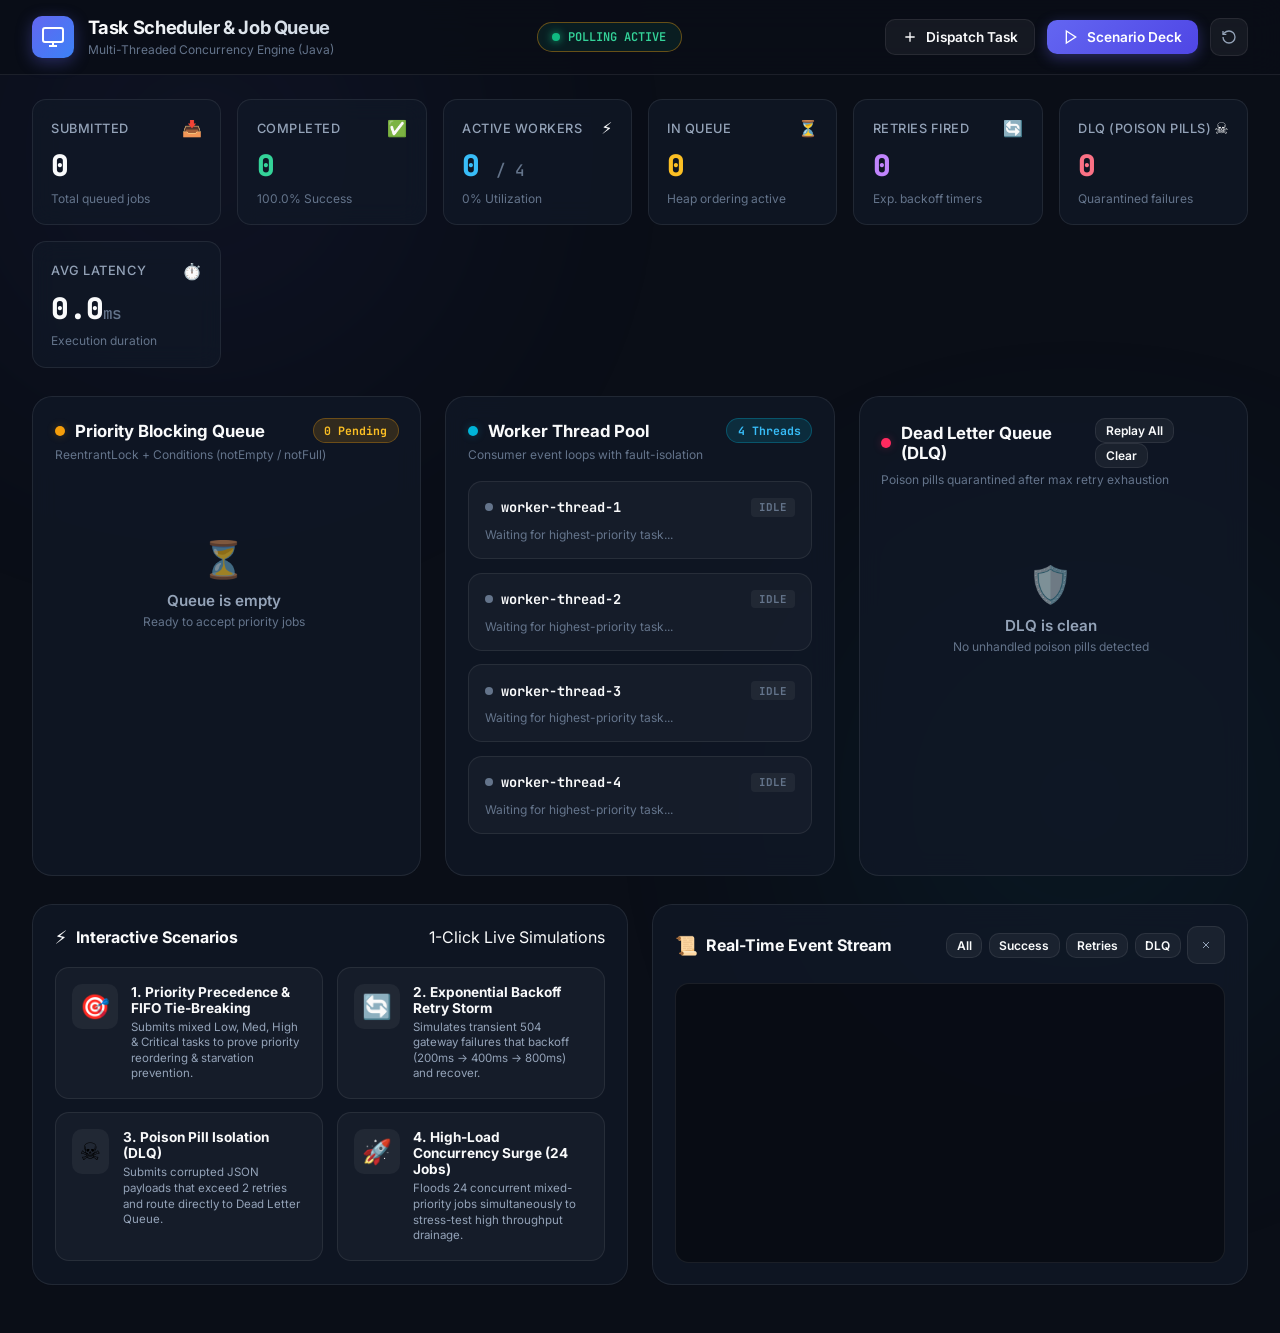
==== docs/index.html @ c4bfef78 "Add GitHub Pages web deployment and Docker cloud configuration" ====
<!DOCTYPE html>
<html lang="en">
<head>
  <meta charset="UTF-8">
  <meta name="viewport" content="width=device-width, initial-scale=1.0">
  <title>Amazon Task Scheduler & Concurrency Engine</title>
  <link rel="preconnect" href="https://fonts.googleapis.com">
  <link rel="preconnect" href="https://fonts.gstatic.com" crossorigin>
  <link href="https://fonts.googleapis.com/css2?family=Inter:wght@300;400;500;600;700;800&family=JetBrains+Mono:wght@400;500;600;700&display=swap" rel="stylesheet">
  <link rel="stylesheet" href="style.css">
</head>
<body>
  <div class="ambient-glow glow-1"></div>
  <div class="ambient-glow glow-2"></div>

  <!-- TOP HEADER -->
  <header class="app-header">
    <div class="header-left">
      <div class="logo-badge">
        <svg width="24" height="24" viewBox="0 0 24 24" fill="none" stroke="currentColor" stroke-width="2">
          <rect x="2" y="3" width="20" height="14" rx="2" ry="2"></rect>
          <line x1="8" y1="21" x2="16" y2="21"></line>
          <line x1="12" y1="17" x2="12" y2="21"></line>
        </svg>
      </div>
      <div class="logo-text">
        <h1>Task Scheduler & Job Queue</h1>
        <span class="subtext">Multi-Threaded Concurrency Engine (Java)</span>
      </div>
    </div>

    <div class="header-center">
      <div class="connection-pill" id="connPill">
        <span class="pulse-dot"></span>
        <span id="connStatusText">CONNECTING...</span>
      </div>
    </div>

    <div class="header-right">
      <button class="btn btn-outline" id="btnOpenSubmitModal">
        <svg width="16" height="16" fill="none" stroke="currentColor" stroke-width="2" viewBox="0 0 24 24"><path d="M12 5v14M5 12h14"/></svg>
        Dispatch Task
      </button>
      <button class="btn btn-primary" id="btnRunScenarios">
        <svg width="16" height="16" fill="none" stroke="currentColor" stroke-width="2" viewBox="0 0 24 24"><polygon points="5 3 19 12 5 21 5 3"></polygon></svg>
        Scenario Deck
      </button>
      <button class="btn btn-icon" id="btnResetScheduler" title="Reset Scheduler & Metrics">
        <svg width="16" height="16" fill="none" stroke="currentColor" stroke-width="2" viewBox="0 0 24 24"><path d="M3 12a9 9 0 1 0 9-9 9.75 9.75 0 0 0-6.74 2.74L3 8"></path><path d="M3 3v5h5"></path></svg>
      </button>
    </div>
  </header>

  <!-- MAIN CONTAINER -->
  <main class="dashboard-container">

    <!-- KPI METRICS RIBBON -->
    <section class="metrics-grid">
      <div class="metric-card">
        <div class="metric-header">
          <span class="metric-title">Submitted</span>
          <span class="metric-icon">📥</span>
        </div>
        <div class="metric-value" id="kpiSubmitted">0</div>
        <div class="metric-footer">Total queued jobs</div>
      </div>

      <div class="metric-card card-success">
        <div class="metric-header">
          <span class="metric-title">Completed</span>
          <span class="metric-icon">✅</span>
        </div>
        <div class="metric-value" id="kpiCompleted">0</div>
        <div class="metric-footer" id="kpiSuccessRate">100.0% Success</div>
      </div>

      <div class="metric-card card-active">
        <div class="metric-header">
          <span class="metric-title">Active Workers</span>
          <span class="metric-icon">⚡</span>
        </div>
        <div class="metric-value" id="kpiActiveWorkers">0 <span class="metric-sub">/ 4</span></div>
        <div class="metric-footer" id="kpiPoolUtilization">0% Utilization</div>
      </div>

      <div class="metric-card card-queue">
        <div class="metric-header">
          <span class="metric-title">In Queue</span>
          <span class="metric-icon">⏳</span>
        </div>
        <div class="metric-value" id="kpiQueueDepth">0</div>
        <div class="metric-footer">Heap ordering active</div>
      </div>

      <div class="metric-card card-retry">
        <div class="metric-header">
          <span class="metric-title">Retries Fired</span>
          <span class="metric-icon">🔄</span>
        </div>
        <div class="metric-value" id="kpiRetries">0</div>
        <div class="metric-footer">Exp. backoff timers</div>
      </div>

      <div class="metric-card card-dlq">
        <div class="metric-header">
          <span class="metric-title">DLQ (Poison Pills)</span>
          <span class="metric-icon">☠️</span>
        </div>
        <div class="metric-value" id="kpiDlq">0</div>
        <div class="metric-footer">Quarantined failures</div>
      </div>

      <div class="metric-card">
        <div class="metric-header">
          <span class="metric-title">Avg Latency</span>
          <span class="metric-icon">⏱️</span>
        </div>
        <div class="metric-value" id="kpiAvgExec">0.0<span class="metric-sub">ms</span></div>
        <div class="metric-footer">Execution duration</div>
      </div>
    </section>

    <!-- LIVE PIPELINE VISUALIZATION (3 COLUMNS) -->
    <section class="pipeline-grid">
      
      <!-- COLUMN 1: PRIORITY BLOCKING QUEUE -->
      <div class="pipeline-column">
        <div class="column-header">
          <div class="column-title-group">
            <span class="col-indicator col-queue-ind"></span>
            <h2>Priority Blocking Queue</h2>
          </div>
          <span class="badge badge-queue" id="queueBadge">0 Pending</span>
        </div>
        <div class="column-desc">
          <span>ReentrantLock + Conditions (notEmpty / notFull)</span>
        </div>

        <div class="pipeline-card-list" id="queueList">
          <div class="empty-state">
            <div class="empty-icon">⏳</div>
            <p>Queue is empty</p>
            <span>Ready to accept priority jobs</span>
          </div>
        </div>
      </div>

      <!-- COLUMN 2: WORKER THREAD POOL -->
      <div class="pipeline-column">
        <div class="column-header">
          <div class="column-title-group">
            <span class="col-indicator col-worker-ind"></span>
            <h2>Worker Thread Pool</h2>
          </div>
          <span class="badge badge-worker" id="workersBadge">4 Threads</span>
        </div>
        <div class="column-desc">
          <span>Consumer event loops with fault-isolation</span>
        </div>

        <div class="worker-grid" id="workerGrid">
          <!-- Worker cards rendered dynamically -->
        </div>
      </div>

      <!-- COLUMN 3: DEAD LETTER QUEUE (DLQ) -->
      <div class="pipeline-column">
        <div class="column-header">
          <div class="column-title-group">
            <span class="col-indicator col-dlq-ind"></span>
            <h2>Dead Letter Queue (DLQ)</h2>
          </div>
          <div class="dlq-actions">
            <button class="btn btn-xs btn-outline" id="btnReplayDlq" title="Replay all DLQ jobs back into Priority Queue">Replay All</button>
            <button class="btn btn-xs btn-outline" id="btnClearDlq" title="Clear DLQ">Clear</button>
          </div>
        </div>
        <div class="column-desc">
          <span>Poison pills quarantined after max retry exhaustion</span>
        </div>

        <div class="pipeline-card-list" id="dlqList">
          <div class="empty-state">
            <div class="empty-icon">🛡️</div>
            <p>DLQ is clean</p>
            <span>No unhandled poison pills detected</span>
          </div>
        </div>
      </div>

    </section>

    <!-- BOTTOM DECK: SCENARIO LAUNCHER & LIVE EVENT LOG -->
    <section class="bottom-deck">
      
      <!-- SCENARIO LAUNCHER CARDS -->
      <div class="deck-panel scenario-panel">
        <div class="panel-header">
          <div class="panel-title">
            <span class="panel-icon">⚡</span>
            <h3>Interactive Scenarios</h3>
          </div>
          <span class="subtext">1-Click Live Simulations</span>
        </div>

        <div class="scenario-buttons-grid">
          <button class="scenario-card" onclick="runScenario('1')">
            <div class="scen-icon scen-1">🎯</div>
            <div class="scen-info">
              <h4>1. Priority Precedence & FIFO Tie-Breaking</h4>
              <p>Submits mixed Low, Med, High & Critical tasks to prove priority reordering & starvation prevention.</p>
            </div>
          </button>

          <button class="scenario-card" onclick="runScenario('2')">
            <div class="scen-icon scen-2">🔄</div>
            <div class="scen-info">
              <h4>2. Exponential Backoff Retry Storm</h4>
              <p>Simulates transient 504 gateway failures that backoff (200ms -> 400ms -> 800ms) and recover.</p>
            </div>
          </button>

          <button class="scenario-card" onclick="runScenario('3')">
            <div class="scen-icon scen-3">☠️</div>
            <div class="scen-info">
              <h4>3. Poison Pill Isolation (DLQ)</h4>
              <p>Submits corrupted JSON payloads that exceed 2 retries and route directly to Dead Letter Queue.</p>
            </div>
          </button>

          <button class="scenario-card" onclick="runScenario('4')">
            <div class="scen-icon scen-4">🚀</div>
            <div class="scen-info">
              <h4>4. High-Load Concurrency Surge (24 Jobs)</h4>
              <p>Floods 24 concurrent mixed-priority jobs simultaneously to stress-test high throughput drainage.</p>
            </div>
          </button>
        </div>
      </div>

      <!-- REAL-TIME EVENT STREAM LOG -->
      <div class="deck-panel logs-panel">
        <div class="panel-header">
          <div class="panel-title">
            <span class="panel-icon">📜</span>
            <h3>Real-Time Event Stream</h3>
          </div>
          <div class="log-controls">
            <button class="btn btn-xs btn-outline" id="btnFilterAll" onclick="filterLogs('ALL')">All</button>
            <button class="btn btn-xs btn-outline" id="btnFilterSuccess" onclick="filterLogs('SUCCESS')">Success</button>
            <button class="btn btn-xs btn-outline" id="btnFilterRetry" onclick="filterLogs('RETRY')">Retries</button>
            <button class="btn btn-xs btn-outline" id="btnFilterDlq" onclick="filterLogs('FAILURE')">DLQ</button>
            <button class="btn btn-xs btn-icon" id="btnClearLogs" title="Clear Log Screen">
              <svg width="12" height="12" fill="none" stroke="currentColor" stroke-width="2" viewBox="0 0 24 24"><path d="M18 6L6 18M6 6l12 12"></path></svg>
            </button>
          </div>
        </div>

        <div class="logs-container" id="logsContainer">
          <!-- Live log items rendered dynamically -->
        </div>
      </div>

    </section>

  </main>

  <!-- CUSTOM TASK DISPATCH MODAL -->
  <div class="modal-backdrop" id="submitModal">
    <div class="modal-card">
      <div class="modal-header">
        <div class="modal-title">
          <span class="modal-icon">🚀</span>
          <h3>Dispatch Custom Task</h3>
        </div>
        <button class="btn-close" id="btnCloseModal">&times;</button>
      </div>

      <form id="taskForm" onsubmit="handleTaskSubmit(event)">
        <div class="form-group">
          <label for="taskName">Task Name</label>
          <input type="text" id="taskName" required placeholder="e.g. PaymentGateway-Charge-902" value="Manual-Payment-Task">
        </div>

        <div class="form-row">
          <div class="form-group">
            <label for="taskPriority">Priority Tier</label>
            <select id="taskPriority">
              <option value="CRITICAL">🔥 CRITICAL (Highest)</option>
              <option value="HIGH">⚡ HIGH</option>
              <option value="MEDIUM" selected>🔹 MEDIUM</option>
              <option value="LOW">🌱 LOW (Lowest)</option>
            </select>
          </div>

          <div class="form-group">
            <label for="taskDuration">Work Duration (<span id="durVal">250</span>ms)</label>
            <input type="range" id="taskDuration" min="50" max="2000" step="50" value="250" oninput="document.getElementById('durVal').innerText = this.value">
          </div>
        </div>

        <div class="form-group">
          <label>Failure & Resilience Simulation</label>
          <div class="radio-cards">
            <label class="radio-card">
              <input type="radio" name="failMode" value="none" checked onchange="toggleRetryOptions()">
              <div class="radio-content">
                <span class="radio-title">Always Succeed</span>
                <span class="radio-desc">Normal healthy execution</span>
              </div>
            </label>

            <label class="radio-card">
              <input type="radio" name="failMode" value="transient" onchange="toggleRetryOptions()">
              <div class="radio-content">
                <span class="radio-title">Transient 504 Timeout</span>
                <span class="radio-desc">Fails 2 times then succeeds</span>
              </div>
            </label>

            <label class="radio-card">
              <input type="radio" name="failMode" value="permanent" onchange="toggleRetryOptions()">
              <div class="radio-content">
                <span class="radio-title">Poison Pill</span>
                <span class="radio-desc">Permanently fails -> DLQ</span>
              </div>
            </label>
          </div>
        </div>

        <div class="form-row" id="retryConfigRow">
          <div class="form-group">
            <label for="retryType">Retry Policy</label>
            <select id="retryType">
              <option value="exponential" selected>Exponential Backoff</option>
              <option value="fixed">Fixed Delay</option>
              <option value="none">No Retry</option>
            </select>
          </div>

          <div class="form-group">
            <label for="maxRetries">Max Retries</label>
            <input type="number" id="maxRetries" min="0" max="10" value="3">
          </div>

          <div class="form-group">
            <label for="backoffMs">Base Delay (ms)</label>
            <input type="number" id="backoffMs" min="50" max="5000" step="50" value="200">
          </div>
        </div>

        <div class="modal-footer">
          <button type="button" class="btn btn-outline" id="btnCancelModal">Cancel</button>
          <button type="submit" class="btn btn-primary">Dispatch Task to Queue</button>
        </div>
      </form>
    </div>
  </div>

  <div class="toast-container" id="toastContainer"></div>

  <script src="app.js"></script>
</body>
</html>
---- docs/style.css ----
:root {
  --bg-base: #0a0e17;
  --bg-card: #111827;
  --bg-card-hover: #162032;
  --bg-card-glass: rgba(17, 24, 39, 0.75);
  --border-subtle: rgba(255, 255, 255, 0.08);
  --border-hover: rgba(255, 255, 255, 0.16);

  --text-primary: #f9fafb;
  --text-secondary: #94a3b8;
  --text-muted: #64748b;

  --color-critical: #ff2a5f;
  --color-critical-glow: rgba(255, 42, 95, 0.25);
  --color-high: #f59e0b;
  --color-high-glow: rgba(245, 158, 11, 0.25);
  --color-medium: #00b4d8;
  --color-medium-glow: rgba(0, 180, 216, 0.25);
  --color-low: #10b981;
  --color-low-glow: rgba(16, 185, 129, 0.25);

  --color-accent: #6366f1;
  --color-accent-glow: rgba(99, 102, 241, 0.35);

  --radius-sm: 6px;
  --radius-md: 10px;
  --radius-lg: 14px;
  --radius-xl: 20px;

  --font-main: 'Inter', system-ui, -apple-system, sans-serif;
  --font-mono: 'JetBrains Mono', monospace;
}

* {
  box-sizing: border-box;
  margin: 0;
  padding: 0;
}

body {
  background-color: var(--bg-base);
  color: var(--text-primary);
  font-family: var(--font-main);
  min-height: 100vh;
  position: relative;
  overflow-x: hidden;
  -webkit-font-smoothing: antialiased;
}

/* AMBIENT GLOW EFFECTS */
.ambient-glow {
  position: fixed;
  width: 600px;
  height: 600px;
  border-radius: 50%;
  pointer-events: none;
  z-index: 0;
  filter: blur(140px);
  opacity: 0.15;
}
.glow-1 {
  top: -150px;
  left: -100px;
  background: radial-gradient(circle, var(--color-accent), transparent 70%);
}
.glow-2 {
  bottom: -200px;
  right: -100px;
  background: radial-gradient(circle, var(--color-medium), transparent 70%);
}

/* HEADER */
.app-header {
  position: sticky;
  top: 0;
  z-index: 100;
  display: flex;
  justify-content: space-between;
  align-items: center;
  padding: 1rem 2rem;
  background: rgba(10, 14, 23, 0.85);
  backdrop-filter: blur(16px);
  border-bottom: 1px solid var(--border-subtle);
}

.header-left {
  display: flex;
  align-items: center;
  gap: 0.85rem;
}

.logo-badge {
  width: 42px;
  height: 42px;
  border-radius: var(--radius-md);
  background: linear-gradient(135deg, #6366f1, #3b82f6);
  display: flex;
  align-items: center;
  justify-content: center;
  color: white;
  box-shadow: 0 4px 16px var(--color-accent-glow);
}

.logo-text h1 {
  font-size: 1.15rem;
  font-weight: 700;
  letter-spacing: -0.02em;
  background: linear-gradient(135deg, #ffffff, #cbd5e1);
  -webkit-background-clip: text;
  -webkit-text-fill-color: transparent;
}

.logo-text .subtext {
  font-size: 0.75rem;
  color: var(--text-muted);
}

.connection-pill {
  display: flex;
  align-items: center;
  gap: 0.5rem;
  padding: 0.4rem 0.9rem;
  background: rgba(16, 185, 129, 0.1);
  border: 1px solid rgba(16, 185, 129, 0.3);
  border-radius: 9999px;
  font-size: 0.75rem;
  font-weight: 600;
  font-family: var(--font-mono);
  color: #34d399;
}

.pulse-dot {
  width: 8px;
  height: 8px;
  background-color: #10b981;
  border-radius: 50%;
  box-shadow: 0 0 8px #10b981;
  animation: pulse-ring 1.8s infinite;
}

@keyframes pulse-ring {
  0% { transform: scale(0.95); box-shadow: 0 0 0 0 rgba(16, 185, 129, 0.7); }
  70% { transform: scale(1.1); box-shadow: 0 0 0 6px rgba(16, 185, 129, 0); }
  100% { transform: scale(0.95); box-shadow: 0 0 0 0 rgba(16, 185, 129, 0); }
}

.header-right {
  display: flex;
  align-items: center;
  gap: 0.75rem;
}

/* BUTTONS */
.btn {
  display: inline-flex;
  align-items: center;
  gap: 0.5rem;
  padding: 0.55rem 1rem;
  font-size: 0.85rem;
  font-weight: 600;
  border-radius: var(--radius-md);
  border: none;
  cursor: pointer;
  transition: all 0.2s ease;
  font-family: var(--font-main);
}

.btn-primary {
  background: linear-gradient(135deg, #6366f1, #4f46e5);
  color: white;
  box-shadow: 0 4px 14px var(--color-accent-glow);
}
.btn-primary:hover {
  transform: translateY(-1px);
  box-shadow: 0 6px 20px var(--color-accent-glow);
  background: linear-gradient(135deg, #4f46e5, #4338ca);
}

.btn-outline {
  background: rgba(255, 255, 255, 0.05);
  border: 1px solid var(--border-subtle);
  color: var(--text-primary);
}
.btn-outline:hover {
  background: rgba(255, 255, 255, 0.1);
  border-color: var(--border-hover);
}

.btn-icon {
  width: 38px;
  height: 38px;
  padding: 0;
  display: flex;
  align-items: center;
  justify-content: center;
  background: rgba(255, 255, 255, 0.05);
  border: 1px solid var(--border-subtle);
  color: var(--text-secondary);
  border-radius: var(--radius-md);
  cursor: pointer;
  transition: all 0.2s ease;
}
.btn-icon:hover {
  color: var(--text-primary);
  background: rgba(255, 255, 255, 0.1);
}

.btn-xs {
  padding: 0.25rem 0.6rem;
  font-size: 0.75rem;
}

/* MAIN LAYOUT */
.dashboard-container {
  max-width: 1600px;
  margin: 0 auto;
  padding: 1.5rem 2rem 3rem;
  position: relative;
  z-index: 1;
}

/* METRICS RIBBON */
.metrics-grid {
  display: grid;
  grid-template-columns: repeat(auto-fit, minmax(180px, 1fr));
  gap: 1rem;
  margin-bottom: 1.75rem;
}

.metric-card {
  background: var(--bg-card-glass);
  backdrop-filter: blur(12px);
  border: 1px solid var(--border-subtle);
  border-radius: var(--radius-lg);
  padding: 1.15rem;
  transition: transform 0.2s ease, border-color 0.2s ease;
}
.metric-card:hover {
  transform: translateY(-2px);
  border-color: var(--border-hover);
}

.metric-header {
  display: flex;
  justify-content: space-between;
  align-items: center;
  margin-bottom: 0.5rem;
}
.metric-title {
  font-size: 0.8rem;
  font-weight: 500;
  color: var(--text-secondary);
  text-transform: uppercase;
  letter-spacing: 0.04em;
}
.metric-icon {
  font-size: 1rem;
}
.metric-value {
  font-size: 1.85rem;
  font-weight: 800;
  font-family: var(--font-mono);
  letter-spacing: -0.03em;
  color: var(--text-primary);
}
.metric-sub {
  font-size: 1rem;
  font-weight: 500;
  color: var(--text-muted);
}
.metric-footer {
  font-size: 0.75rem;
  color: var(--text-muted);
  margin-top: 0.35rem;
}

.card-success .metric-value { color: #34d399; }
.card-active .metric-value { color: #38bdf8; }
.card-queue .metric-value { color: #fbbf24; }
.card-retry .metric-value { color: #c084fc; }
.card-dlq .metric-value { color: #fb7185; }

/* 3-COLUMN PIPELINE */
.pipeline-grid {
  display: grid;
  grid-template-columns: 1fr 1fr 1fr;
  gap: 1.5rem;
  margin-bottom: 1.75rem;
}

@media (max-width: 1200px) {
  .pipeline-grid {
    grid-template-columns: 1fr;
  }
}

.pipeline-column {
  background: var(--bg-card-glass);
  backdrop-filter: blur(12px);
  border: 1px solid var(--border-subtle);
  border-radius: var(--radius-xl);
  padding: 1.35rem;
  display: flex;
  flex-direction: column;
  min-height: 480px;
}

.column-header {
  display: flex;
  justify-content: space-between;
  align-items: center;
  margin-bottom: 0.25rem;
}
.column-title-group {
  display: flex;
  align-items: center;
  gap: 0.65rem;
}
.col-indicator {
  width: 10px;
  height: 10px;
  border-radius: 50%;
}
.col-queue-ind { background: var(--color-high); box-shadow: 0 0 8px var(--color-high-glow); }
.col-worker-ind { background: var(--color-medium); box-shadow: 0 0 8px var(--color-medium-glow); }
.col-dlq-ind { background: var(--color-critical); box-shadow: 0 0 8px var(--color-critical-glow); }

.column-header h2 {
  font-size: 1.05rem;
  font-weight: 700;
}
.column-desc {
  font-size: 0.75rem;
  color: var(--text-muted);
  margin-bottom: 1.15rem;
}

.badge {
  padding: 0.25rem 0.65rem;
  border-radius: 9999px;
  font-size: 0.72rem;
  font-weight: 700;
  font-family: var(--font-mono);
}
.badge-queue { background: rgba(245, 158, 11, 0.15); color: #fbbf24; border: 1px solid rgba(245, 158, 11, 0.3); }
.badge-worker { background: rgba(0, 180, 216, 0.15); color: #38bdf8; border: 1px solid rgba(0, 180, 216, 0.3); }
.badge-critical { background: var(--color-critical-glow); color: var(--color-critical); border: 1px solid var(--color-critical); }
.badge-high { background: var(--color-high-glow); color: var(--color-high); border: 1px solid var(--color-high); }
.badge-medium { background: var(--color-medium-glow); color: var(--color-medium); border: 1px solid var(--color-medium); }
.badge-low { background: var(--color-low-glow); color: var(--color-low); border: 1px solid var(--color-low); }

.pipeline-card-list {
  display: flex;
  flex-direction: column;
  gap: 0.75rem;
  overflow-y: auto;
  max-height: 420px;
  padding-right: 0.35rem;
}

.empty-state {
  display: flex;
  flex-direction: column;
  align-items: center;
  justify-content: center;
  text-align: center;
  padding: 3.5rem 1rem;
  color: var(--text-muted);
}
.empty-icon {
  font-size: 2.25rem;
  margin-bottom: 0.65rem;
  opacity: 0.6;
}
.empty-state p {
  font-weight: 600;
  font-size: 0.95rem;
  color: var(--text-secondary);
}
.empty-state span {
  font-size: 0.75rem;
  margin-top: 0.25rem;
}

/* TASK CARD (QUEUE & DLQ) */
.task-card {
  background: rgba(255, 255, 255, 0.03);
  border: 1px solid var(--border-subtle);
  border-radius: var(--radius-md);
  padding: 0.9rem 1rem;
  transition: all 0.2s ease;
  animation: slide-in 0.25s ease-out;
}
@keyframes slide-in {
  from { opacity: 0; transform: translateY(-8px); }
  to { opacity: 1; transform: translateY(0); }
}
.task-card:hover {
  background: rgba(255, 255, 255, 0.06);
  border-color: var(--border-hover);
}

.task-card-header {
  display: flex;
  justify-content: space-between;
  align-items: center;
  margin-bottom: 0.45rem;
}
.task-card-title {
  font-size: 0.85rem;
  font-weight: 600;
  color: var(--text-primary);
  white-space: nowrap;
  overflow: hidden;
  text-overflow: ellipsis;
  max-width: 180px;
}
.task-seq {
  font-size: 0.7rem;
  font-family: var(--font-mono);
  color: var(--text-muted);
}
.task-card-footer {
  display: flex;
  justify-content: space-between;
  align-items: center;
  font-size: 0.72rem;
  color: var(--text-muted);
}

/* WORKER CARDS */
.worker-grid {
  display: grid;
  grid-template-columns: 1fr;
  gap: 0.85rem;
}

.worker-card {
  background: rgba(255, 255, 255, 0.03);
  border: 1px solid var(--border-subtle);
  border-radius: var(--radius-lg);
  padding: 1rem;
  transition: all 0.3s ease;
  position: relative;
  overflow: hidden;
}

.worker-card.executing {
  border-color: rgba(0, 180, 216, 0.5);
  background: rgba(0, 180, 216, 0.06);
  box-shadow: 0 0 20px rgba(0, 180, 216, 0.15);
}

.worker-card-top {
  display: flex;
  justify-content: space-between;
  align-items: center;
  margin-bottom: 0.65rem;
}
.worker-name-group {
  display: flex;
  align-items: center;
  gap: 0.5rem;
}
.worker-dot {
  width: 8px;
  height: 8px;
  border-radius: 50%;
  background: #64748b;
}
.worker-card.executing .worker-dot {
  background: #00b4d8;
  box-shadow: 0 0 10px #00b4d8;
  animation: pulse-ring 1.5s infinite;
}
.worker-name {
  font-size: 0.85rem;
  font-weight: 700;
  font-family: var(--font-mono);
}

.worker-state-tag {
  font-size: 0.68rem;
  font-weight: 700;
  padding: 0.15rem 0.5rem;
  border-radius: 4px;
  font-family: var(--font-mono);
}
.state-idle { background: rgba(255, 255, 255, 0.05); color: var(--text-muted); }
.state-executing { background: rgba(0, 180, 216, 0.2); color: #38bdf8; }

.worker-task-info {
  font-size: 0.8rem;
  color: var(--text-secondary);
}
.worker-task-info strong {
  color: var(--text-primary);
}
.worker-progress-bar {
  height: 4px;
  background: rgba(255, 255, 255, 0.06);
  border-radius: 2px;
  margin-top: 0.75rem;
  overflow: hidden;
  position: relative;
}
.worker-progress-bar-fill {
  height: 100%;
  background: linear-gradient(90deg, #00b4d8, #6366f1);
  width: 100%;
  animation: shimmer 1.2s infinite linear;
}
@keyframes shimmer {
  0% { transform: translateX(-100%); }
  100% { transform: translateX(100%); }
}

/* DLQ CARD */
.dlq-card {
  background: rgba(255, 42, 95, 0.05);
  border: 1px solid rgba(255, 42, 95, 0.25);
  border-radius: var(--radius-md);
  padding: 0.9rem 1rem;
}
.dlq-error-msg {
  font-size: 0.72rem;
  color: #fb7185;
  font-family: var(--font-mono);
  background: rgba(0,0,0,0.3);
  padding: 0.35rem 0.5rem;
  border-radius: 4px;
  margin-top: 0.45rem;
  word-break: break-all;
}

/* BOTTOM DECK */
.bottom-deck {
  display: grid;
  grid-template-columns: 1fr 1fr;
  gap: 1.5rem;
}
@media (max-width: 1000px) {
  .bottom-deck {
    grid-template-columns: 1fr;
  }
}

.deck-panel {
  background: var(--bg-card-glass);
  backdrop-filter: blur(12px);
  border: 1px solid var(--border-subtle);
  border-radius: var(--radius-xl);
  padding: 1.35rem;
  display: flex;
  flex-direction: column;
}

.panel-header {
  display: flex;
  justify-content: space-between;
  align-items: center;
  margin-bottom: 1.15rem;
}
.panel-title {
  display: flex;
  align-items: center;
  gap: 0.5rem;
}
.panel-icon {
  font-size: 1.15rem;
}
.panel-header h3 {
  font-size: 1rem;
  font-weight: 700;
}

/* SCENARIO CARDS */
.scenario-buttons-grid {
  display: grid;
  grid-template-columns: 1fr 1fr;
  gap: 0.85rem;
}
@media (max-width: 600px) {
  .scenario-buttons-grid { grid-template-columns: 1fr; }
}

.scenario-card {
  display: flex;
  gap: 0.85rem;
  align-items: flex-start;
  background: rgba(255, 255, 255, 0.03);
  border: 1px solid var(--border-subtle);
  border-radius: var(--radius-lg);
  padding: 1rem;
  cursor: pointer;
  text-align: left;
  transition: all 0.2s ease;
  font-family: var(--font-main);
}
.scenario-card:hover {
  background: rgba(255, 255, 255, 0.06);
  border-color: var(--color-accent);
  transform: translateY(-2px);
  box-shadow: 0 4px 16px rgba(0,0,0,0.3);
}

.scen-icon {
  font-size: 1.5rem;
  padding: 0.5rem;
  border-radius: var(--radius-md);
  background: rgba(255, 255, 255, 0.05);
}
.scen-info h4 {
  font-size: 0.85rem;
  font-weight: 700;
  color: var(--text-primary);
  margin-bottom: 0.25rem;
}
.scen-info p {
  font-size: 0.72rem;
  color: var(--text-secondary);
  line-height: 1.35;
}

/* LOGS TERMINAL */
.log-controls {
  display: flex;
  align-items: center;
  gap: 0.4rem;
}
.logs-container {
  background: rgba(0, 0, 0, 0.4);
  border: 1px solid var(--border-subtle);
  border-radius: var(--radius-lg);
  padding: 0.85rem;
  font-family: var(--font-mono);
  font-size: 0.73rem;
  height: 280px;
  overflow-y: auto;
  display: flex;
  flex-direction: column;
  gap: 0.45rem;
}

.log-entry {
  display: flex;
  align-items: baseline;
  gap: 0.6rem;
  padding: 0.25rem 0.4rem;
  border-radius: 4px;
  line-height: 1.4;
  transition: background 0.15s ease;
}
.log-entry:hover {
  background: rgba(255, 255, 255, 0.04);
}
.log-time {
  color: var(--text-muted);
  font-size: 0.68rem;
  white-space: nowrap;
}
.log-tag {
  font-size: 0.65rem;
  font-weight: 700;
  padding: 0.1rem 0.4rem;
  border-radius: 3px;
  text-transform: uppercase;
}
.tag-STARTED { background: rgba(0, 180, 216, 0.2); color: #38bdf8; }
.tag-SUCCESS { background: rgba(16, 185, 129, 0.2); color: #34d399; }
.tag-FAILURE { background: rgba(255, 42, 95, 0.25); color: #fb7185; }
.tag-RETRY { background: rgba(245, 158, 11, 0.2); color: #fbbf24; }
.tag-SUBMITTED { background: rgba(99, 102, 241, 0.2); color: #a5b4fc; }
.tag-SCENARIO { background: rgba(192, 132, 252, 0.2); color: #c084fc; }
.tag-DLQ_REPLAY { background: rgba(236, 72, 153, 0.2); color: #f472b6; }
.tag-RESET { background: rgba(148, 163, 184, 0.2); color: #cbd5e1; }

.log-msg {
  color: var(--text-primary);
  word-break: break-word;
}

/* MODAL */
.modal-backdrop {
  position: fixed;
  inset: 0;
  background: rgba(0, 0, 0, 0.75);
  backdrop-filter: blur(8px);
  z-index: 1000;
  display: none;
  align-items: center;
  justify-content: center;
  padding: 1.5rem;
}
.modal-backdrop.active {
  display: flex;
}

.modal-card {
  background: var(--bg-card);
  border: 1px solid var(--border-hover);
  border-radius: var(--radius-xl);
  width: 100%;
  max-width: 540px;
  box-shadow: 0 20px 40px rgba(0,0,0,0.6);
  padding: 1.75rem;
  animation: modal-pop 0.2s ease-out;
}
@keyframes modal-pop {
  from { opacity: 0; transform: scale(0.95); }
  to { opacity: 1; transform: scale(1); }
}

.modal-header {
  display: flex;
  justify-content: space-between;
  align-items: center;
  margin-bottom: 1.5rem;
}
.modal-title {
  display: flex;
  align-items: center;
  gap: 0.65rem;
}
.modal-title h3 {
  font-size: 1.15rem;
  font-weight: 700;
}
.btn-close {
  background: none;
  border: none;
  color: var(--text-muted);
  font-size: 1.5rem;
  cursor: pointer;
}
.btn-close:hover { color: var(--text-primary); }

.form-group {
  margin-bottom: 1.25rem;
}
.form-group label {
  display: block;
  font-size: 0.8rem;
  font-weight: 600;
  color: var(--text-secondary);
  margin-bottom: 0.45rem;
}
.form-row {
  display: grid;
  grid-template-columns: 1fr 1fr;
  gap: 1rem;
}

input[type="text"], input[type="number"], select {
  width: 100%;
  background: rgba(0, 0, 0, 0.35);
  border: 1px solid var(--border-subtle);
  border-radius: var(--radius-md);
  padding: 0.65rem 0.85rem;
  color: var(--text-primary);
  font-family: var(--font-main);
  font-size: 0.85rem;
}
input:focus, select:focus {
  outline: none;
  border-color: var(--color-accent);
}

.radio-cards {
  display: grid;
  grid-template-columns: 1fr;
  gap: 0.6rem;
}
.radio-card {
  display: flex;
  align-items: center;
  gap: 0.75rem;
  padding: 0.75rem 1rem;
  background: rgba(255, 255, 255, 0.02);
  border: 1px solid var(--border-subtle);
  border-radius: var(--radius-md);
  cursor: pointer;
  transition: all 0.15s ease;
}
.radio-card:hover {
  background: rgba(255, 255, 255, 0.05);
}
.radio-card input[type="radio"] {
  accent-color: var(--color-accent);
}
.radio-title {
  display: block;
  font-size: 0.85rem;
  font-weight: 600;
}
.radio-desc {
  display: block;
  font-size: 0.72rem;
  color: var(--text-muted);
}

.modal-footer {
  display: flex;
  justify-content: flex-end;
  gap: 0.75rem;
  margin-top: 1.75rem;
}

/* TOAST NOTIFICATIONS */
.toast-container {
  position: fixed;
  bottom: 2rem;
  right: 2rem;
  z-index: 2000;
  display: flex;
  flex-direction: column;
  gap: 0.6rem;
}
.toast {
  background: #1e293b;
  border: 1px solid var(--border-hover);
  color: var(--text-primary);
  padding: 0.75rem 1.25rem;
  border-radius: var(--radius-md);
  font-size: 0.85rem;
  font-weight: 500;
  box-shadow: 0 8px 24px rgba(0,0,0,0.5);
  animation: toast-in 0.2s ease-out;
}
@keyframes toast-in {
  from { opacity: 0; transform: translateY(12px); }
  to { opacity: 1; transform: translateY(0); }
}
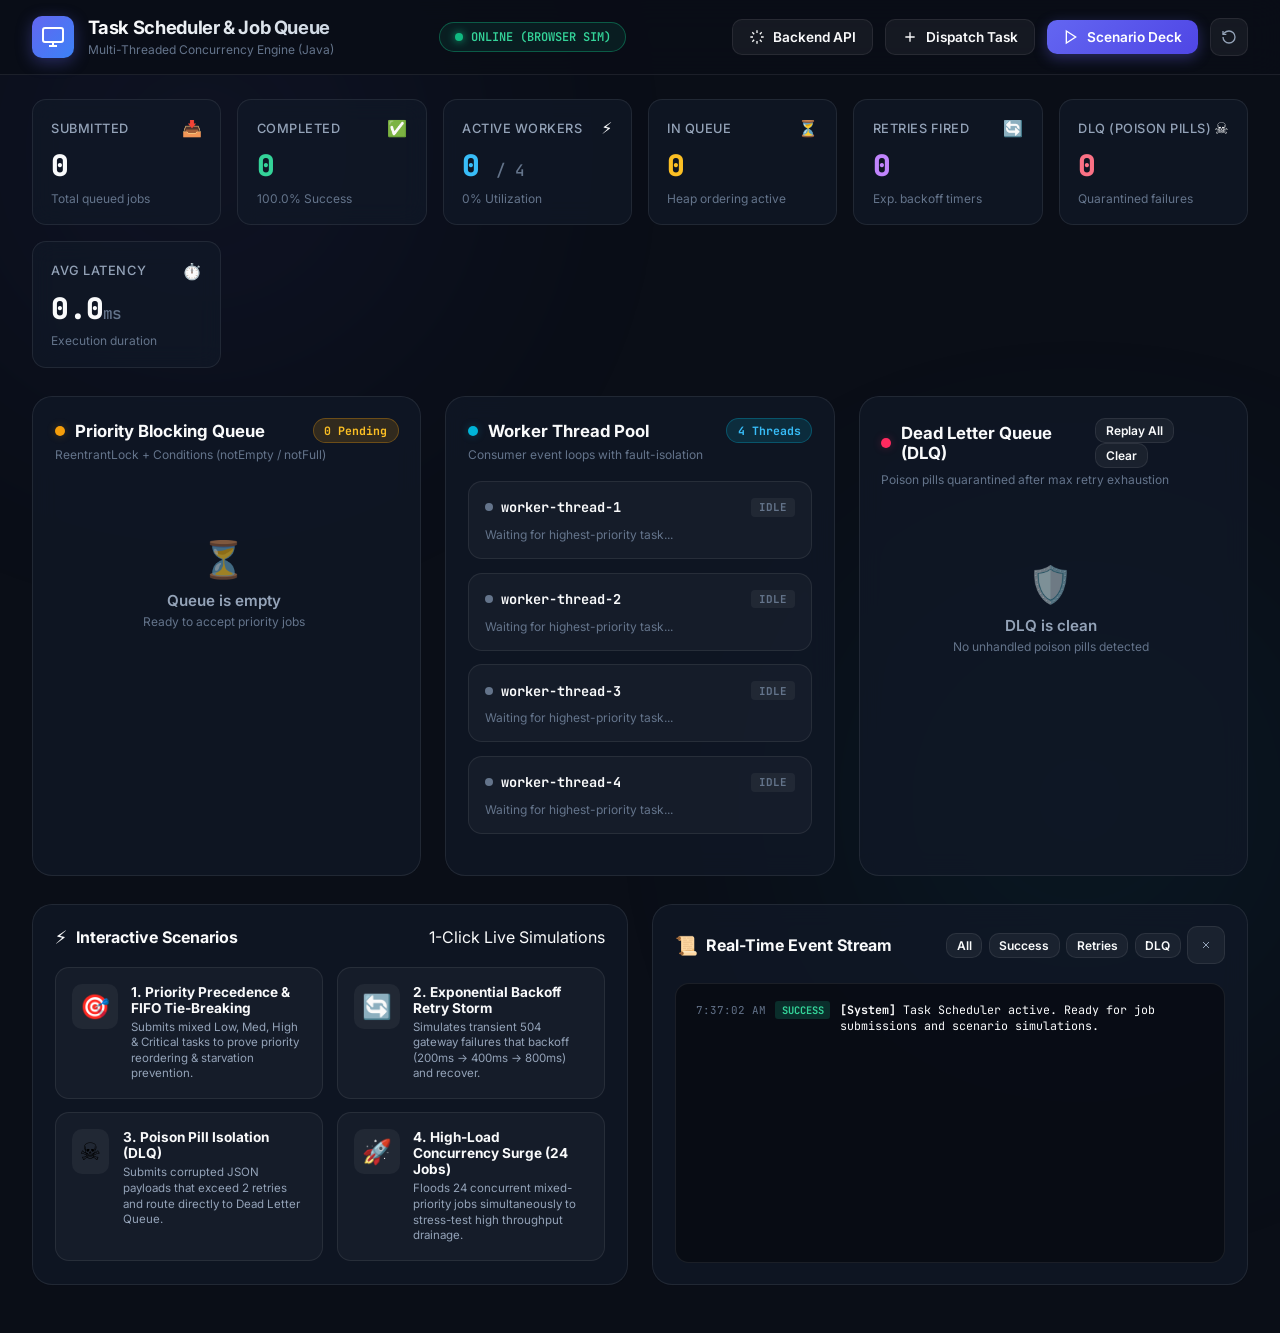
==== commit 7562e85a: "Configure 3-tier architecture: GitHub Pages -> Render -> Java 17 Backend" ====
--- a/docs/index.html
+++ b/docs/index.html
@@ -3,7 +3,7 @@
 <head>
   <meta charset="UTF-8">
   <meta name="viewport" content="width=device-width, initial-scale=1.0">
-  <title>Amazon Task Scheduler & Concurrency Engine</title>
+  <title>Task Scheduler & Concurrency Engine</title>
   <link rel="preconnect" href="https://fonts.googleapis.com">
   <link rel="preconnect" href="https://fonts.gstatic.com" crossorigin>
   <link href="https://fonts.googleapis.com/css2?family=Inter:wght@300;400;500;600;700;800&family=JetBrains+Mono:wght@400;500;600;700&display=swap" rel="stylesheet">
@@ -37,6 +37,10 @@
     </div>
 
     <div class="header-right">
+      <button class="btn btn-outline" id="btnOpenBackendModal" title="Configure Cloud Backend (Render)">
+        <svg width="16" height="16" fill="none" stroke="currentColor" stroke-width="2" viewBox="0 0 24 24"><path d="M12 2v4M12 18v4M4.93 4.93l2.83 2.83M16.24 16.24l2.83 2.83M2 12h4M18 12h4M4.93 19.07l2.83-2.83M16.24 7.76l2.83-2.83"/></svg>
+        Backend API
+      </button>
       <button class="btn btn-outline" id="btnOpenSubmitModal">
         <svg width="16" height="16" fill="none" stroke="currentColor" stroke-width="2" viewBox="0 0 24 24"><path d="M12 5v14M5 12h14"/></svg>
         Dispatch Task
@@ -357,6 +361,39 @@
     </div>
   </div>
 
+  <!-- CLOUD BACKEND SETTINGS MODAL -->
+  <div class="modal-backdrop" id="backendModal">
+    <div class="modal-card">
+      <div class="modal-header">
+        <div class="modal-title">
+          <span class="modal-icon">☁️</span>
+          <h3>Cloud Backend Connection (Render)</h3>
+        </div>
+        <button class="btn-close" id="btnCloseBackendModal">&times;</button>
+      </div>
+
+      <form id="backendForm" onsubmit="handleBackendSave(event)">
+        <div class="form-group">
+          <label for="renderUrlInput">Render Web Service URL</label>
+          <input type="url" id="renderUrlInput" placeholder="https://your-service.onrender.com" style="width:100%;">
+          <span class="subtext" style="display:block; margin-top:6px; color:var(--text-muted); font-size:0.8rem;">
+            Enter your deployed Render backend URL or leave empty to use Standalone Simulation.
+          </span>
+        </div>
+
+        <div style="background:rgba(255,255,255,0.03); border:1px solid var(--border); border-radius:8px; padding:12px; margin-bottom:16px;">
+          <div style="font-weight:600; font-size:0.85rem; margin-bottom:4px;">Architecture Path:</div>
+          <code style="font-size:0.8rem; color:#38bdf8;">GitHub Pages (Frontend) ➔ Render (Java 17 Backend Engine)</code>
+        </div>
+
+        <div class="modal-footer">
+          <button type="button" class="btn btn-outline" id="btnResetBackend">Reset to Auto</button>
+          <button type="submit" class="btn btn-primary">Save & Connect</button>
+        </div>
+      </form>
+    </div>
+  </div>
+
   <div class="toast-container" id="toastContainer"></div>
 
   <script src="app.js"></script>
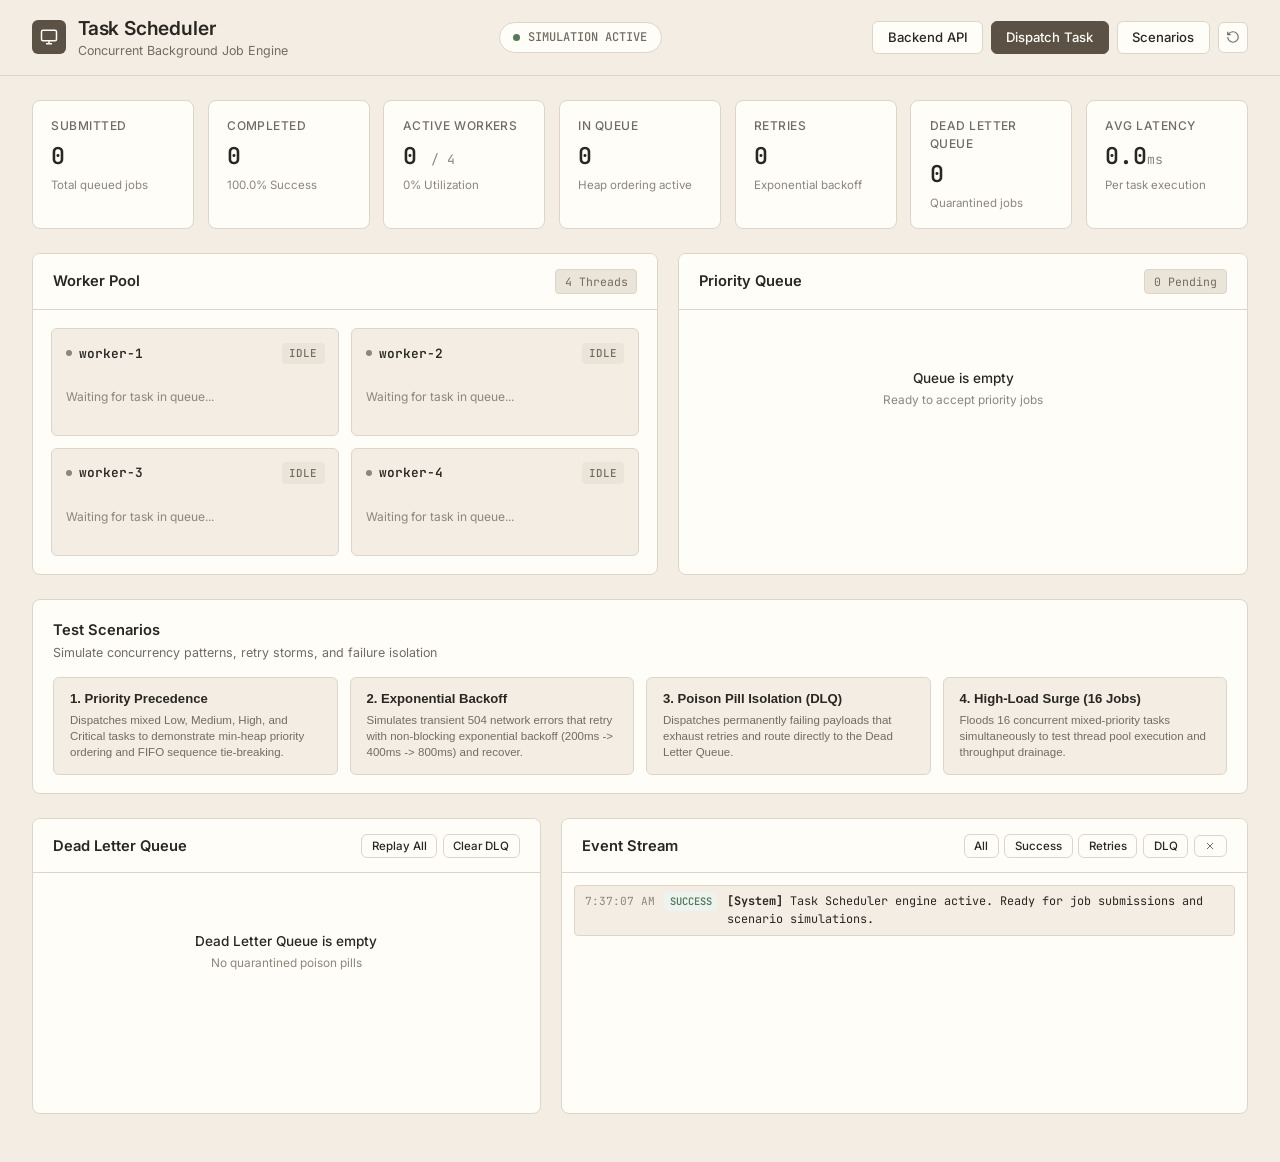
==== commit 87839382: "Redesign UI with restrained warm beige engineering theme and zero emojis" ====
--- a/docs/index.html
+++ b/docs/index.html
@@ -6,26 +6,24 @@
   <title>Task Scheduler & Concurrency Engine</title>
   <link rel="preconnect" href="https://fonts.googleapis.com">
   <link rel="preconnect" href="https://fonts.gstatic.com" crossorigin>
-  <link href="https://fonts.googleapis.com/css2?family=Inter:wght@300;400;500;600;700;800&family=JetBrains+Mono:wght@400;500;600;700&display=swap" rel="stylesheet">
+  <link href="https://fonts.googleapis.com/css2?family=Inter:wght@400;500;600;700&family=JetBrains+Mono:wght@400;500;600&display=swap" rel="stylesheet">
   <link rel="stylesheet" href="style.css">
 </head>
 <body>
-  <div class="ambient-glow glow-1"></div>
-  <div class="ambient-glow glow-2"></div>
 
   <!-- TOP HEADER -->
   <header class="app-header">
     <div class="header-left">
       <div class="logo-badge">
-        <svg width="24" height="24" viewBox="0 0 24 24" fill="none" stroke="currentColor" stroke-width="2">
+        <svg width="18" height="18" viewBox="0 0 24 24" fill="none" stroke="currentColor" stroke-width="2">
           <rect x="2" y="3" width="20" height="14" rx="2" ry="2"></rect>
           <line x1="8" y1="21" x2="16" y2="21"></line>
           <line x1="12" y1="17" x2="12" y2="21"></line>
         </svg>
       </div>
       <div class="logo-text">
-        <h1>Task Scheduler & Job Queue</h1>
-        <span class="subtext">Multi-Threaded Concurrency Engine (Java)</span>
+        <h1>Task Scheduler</h1>
+        <span class="subtext">Concurrent Background Job Engine</span>
       </div>
     </div>
 
@@ -38,19 +36,16 @@
 
     <div class="header-right">
       <button class="btn btn-outline" id="btnOpenBackendModal" title="Configure Cloud Backend (Render)">
-        <svg width="16" height="16" fill="none" stroke="currentColor" stroke-width="2" viewBox="0 0 24 24"><path d="M12 2v4M12 18v4M4.93 4.93l2.83 2.83M16.24 16.24l2.83 2.83M2 12h4M18 12h4M4.93 19.07l2.83-2.83M16.24 7.76l2.83-2.83"/></svg>
         Backend API
       </button>
-      <button class="btn btn-outline" id="btnOpenSubmitModal">
-        <svg width="16" height="16" fill="none" stroke="currentColor" stroke-width="2" viewBox="0 0 24 24"><path d="M12 5v14M5 12h14"/></svg>
+      <button class="btn btn-primary" id="btnOpenSubmitModal">
         Dispatch Task
       </button>
-      <button class="btn btn-primary" id="btnRunScenarios">
-        <svg width="16" height="16" fill="none" stroke="currentColor" stroke-width="2" viewBox="0 0 24 24"><polygon points="5 3 19 12 5 21 5 3"></polygon></svg>
-        Scenario Deck
+      <button class="btn btn-outline" id="btnRunScenarios">
+        Scenarios
       </button>
-      <button class="btn btn-icon" id="btnResetScheduler" title="Reset Scheduler & Metrics">
-        <svg width="16" height="16" fill="none" stroke="currentColor" stroke-width="2" viewBox="0 0 24 24"><path d="M3 12a9 9 0 1 0 9-9 9.75 9.75 0 0 0-6.74 2.74L3 8"></path><path d="M3 3v5h5"></path></svg>
+      <button class="btn btn-icon" id="btnResetScheduler" title="Reset Scheduler State">
+        <svg width="14" height="14" fill="none" stroke="currentColor" stroke-width="2" viewBox="0 0 24 24"><path d="M3 12a9 9 0 1 0 9-9 9.75 9.75 0 0 0-6.74 2.74L3 8"></path><path d="M3 3v5h5"></path></svg>
       </button>
     </div>
   </header>
@@ -63,191 +58,151 @@
       <div class="metric-card">
         <div class="metric-header">
           <span class="metric-title">Submitted</span>
-          <span class="metric-icon">📥</span>
         </div>
         <div class="metric-value" id="kpiSubmitted">0</div>
         <div class="metric-footer">Total queued jobs</div>
       </div>
 
-      <div class="metric-card card-success">
+      <div class="metric-card">
         <div class="metric-header">
           <span class="metric-title">Completed</span>
-          <span class="metric-icon">✅</span>
         </div>
         <div class="metric-value" id="kpiCompleted">0</div>
         <div class="metric-footer" id="kpiSuccessRate">100.0% Success</div>
       </div>
 
-      <div class="metric-card card-active">
+      <div class="metric-card">
         <div class="metric-header">
           <span class="metric-title">Active Workers</span>
-          <span class="metric-icon">⚡</span>
         </div>
         <div class="metric-value" id="kpiActiveWorkers">0 <span class="metric-sub">/ 4</span></div>
         <div class="metric-footer" id="kpiPoolUtilization">0% Utilization</div>
       </div>
 
-      <div class="metric-card card-queue">
+      <div class="metric-card">
         <div class="metric-header">
           <span class="metric-title">In Queue</span>
-          <span class="metric-icon">⏳</span>
         </div>
         <div class="metric-value" id="kpiQueueDepth">0</div>
         <div class="metric-footer">Heap ordering active</div>
       </div>
 
-      <div class="metric-card card-retry">
-        <div class="metric-header">
-          <span class="metric-title">Retries Fired</span>
-          <span class="metric-icon">🔄</span>
+      <div class="metric-card">
+        <div class="metric-header">
+          <span class="metric-title">Retries</span>
         </div>
         <div class="metric-value" id="kpiRetries">0</div>
-        <div class="metric-footer">Exp. backoff timers</div>
-      </div>
-
-      <div class="metric-card card-dlq">
-        <div class="metric-header">
-          <span class="metric-title">DLQ (Poison Pills)</span>
-          <span class="metric-icon">☠️</span>
+        <div class="metric-footer">Exponential backoff</div>
+      </div>
+
+      <div class="metric-card">
+        <div class="metric-header">
+          <span class="metric-title">Dead Letter Queue</span>
         </div>
         <div class="metric-value" id="kpiDlq">0</div>
-        <div class="metric-footer">Quarantined failures</div>
+        <div class="metric-footer">Quarantined jobs</div>
       </div>
 
       <div class="metric-card">
         <div class="metric-header">
           <span class="metric-title">Avg Latency</span>
-          <span class="metric-icon">⏱️</span>
         </div>
         <div class="metric-value" id="kpiAvgExec">0.0<span class="metric-sub">ms</span></div>
-        <div class="metric-footer">Execution duration</div>
+        <div class="metric-footer">Per task execution</div>
       </div>
     </section>
 
-    <!-- LIVE PIPELINE VISUALIZATION (3 COLUMNS) -->
-    <section class="pipeline-grid">
-      
-      <!-- COLUMN 1: PRIORITY BLOCKING QUEUE -->
-      <div class="pipeline-column">
-        <div class="column-header">
-          <div class="column-title-group">
-            <span class="col-indicator col-queue-ind"></span>
-            <h2>Priority Blocking Queue</h2>
-          </div>
-          <span class="badge badge-queue" id="queueBadge">0 Pending</span>
-        </div>
-        <div class="column-desc">
-          <span>ReentrantLock + Conditions (notEmpty / notFull)</span>
-        </div>
-
-        <div class="pipeline-card-list" id="queueList">
-          <div class="empty-state">
-            <div class="empty-icon">⏳</div>
-            <p>Queue is empty</p>
-            <span>Ready to accept priority jobs</span>
-          </div>
-        </div>
-      </div>
-
-      <!-- COLUMN 2: WORKER THREAD POOL -->
-      <div class="pipeline-column">
-        <div class="column-header">
-          <div class="column-title-group">
-            <span class="col-indicator col-worker-ind"></span>
-            <h2>Worker Thread Pool</h2>
-          </div>
-          <span class="badge badge-worker" id="workersBadge">4 Threads</span>
-        </div>
-        <div class="column-desc">
-          <span>Consumer event loops with fault-isolation</span>
-        </div>
-
-        <div class="worker-grid" id="workerGrid">
-          <!-- Worker cards rendered dynamically -->
-        </div>
-      </div>
-
-      <!-- COLUMN 3: DEAD LETTER QUEUE (DLQ) -->
-      <div class="pipeline-column">
-        <div class="column-header">
-          <div class="column-title-group">
-            <span class="col-indicator col-dlq-ind"></span>
-            <h2>Dead Letter Queue (DLQ)</h2>
-          </div>
-          <div class="dlq-actions">
-            <button class="btn btn-xs btn-outline" id="btnReplayDlq" title="Replay all DLQ jobs back into Priority Queue">Replay All</button>
-            <button class="btn btn-xs btn-outline" id="btnClearDlq" title="Clear DLQ">Clear</button>
-          </div>
-        </div>
-        <div class="column-desc">
-          <span>Poison pills quarantined after max retry exhaustion</span>
-        </div>
-
-        <div class="pipeline-card-list" id="dlqList">
-          <div class="empty-state">
-            <div class="empty-icon">🛡️</div>
-            <p>DLQ is clean</p>
-            <span>No unhandled poison pills detected</span>
-          </div>
-        </div>
-      </div>
-
-    </section>
-
-    <!-- BOTTOM DECK: SCENARIO LAUNCHER & LIVE EVENT LOG -->
-    <section class="bottom-deck">
-      
-      <!-- SCENARIO LAUNCHER CARDS -->
-      <div class="deck-panel scenario-panel">
+    <!-- CORE PANELS (WORKERS + QUEUE) -->
+    <section class="core-grid">
+
+      <!-- WORKER THREADS PANEL -->
+      <div class="panel">
         <div class="panel-header">
           <div class="panel-title">
-            <span class="panel-icon">⚡</span>
-            <h3>Interactive Scenarios</h3>
-          </div>
-          <span class="subtext">1-Click Live Simulations</span>
-        </div>
-
-        <div class="scenario-buttons-grid">
-          <button class="scenario-card" onclick="runScenario('1')">
-            <div class="scen-icon scen-1">🎯</div>
-            <div class="scen-info">
-              <h4>1. Priority Precedence & FIFO Tie-Breaking</h4>
-              <p>Submits mixed Low, Med, High & Critical tasks to prove priority reordering & starvation prevention.</p>
-            </div>
-          </button>
-
-          <button class="scenario-card" onclick="runScenario('2')">
-            <div class="scen-icon scen-2">🔄</div>
-            <div class="scen-info">
-              <h4>2. Exponential Backoff Retry Storm</h4>
-              <p>Simulates transient 504 gateway failures that backoff (200ms -> 400ms -> 800ms) and recover.</p>
-            </div>
-          </button>
-
-          <button class="scenario-card" onclick="runScenario('3')">
-            <div class="scen-icon scen-3">☠️</div>
-            <div class="scen-info">
-              <h4>3. Poison Pill Isolation (DLQ)</h4>
-              <p>Submits corrupted JSON payloads that exceed 2 retries and route directly to Dead Letter Queue.</p>
-            </div>
-          </button>
-
-          <button class="scenario-card" onclick="runScenario('4')">
-            <div class="scen-icon scen-4">🚀</div>
-            <div class="scen-info">
-              <h4>4. High-Load Concurrency Surge (24 Jobs)</h4>
-              <p>Floods 24 concurrent mixed-priority jobs simultaneously to stress-test high throughput drainage.</p>
-            </div>
-          </button>
-        </div>
-      </div>
-
-      <!-- REAL-TIME EVENT STREAM LOG -->
-      <div class="deck-panel logs-panel">
+            <h3>Worker Pool</h3>
+          </div>
+          <span class="panel-badge" id="workersBadge">4 Threads</span>
+        </div>
+        <div class="panel-body">
+          <div class="worker-grid" id="workerGrid">
+            <!-- Rendered dynamically -->
+          </div>
+        </div>
+      </div>
+
+      <!-- PRIORITY QUEUE PANEL -->
+      <div class="panel">
         <div class="panel-header">
           <div class="panel-title">
-            <span class="panel-icon">📜</span>
-            <h3>Real-Time Event Stream</h3>
+            <h3>Priority Queue</h3>
+          </div>
+          <span class="panel-badge" id="queueBadge">0 Pending</span>
+        </div>
+        <div class="panel-body">
+          <div class="queue-list" id="queueList">
+            <!-- Rendered dynamically -->
+          </div>
+        </div>
+      </div>
+
+    </section>
+
+    <!-- INTERACTIVE SCENARIOS -->
+    <section class="scenario-panel">
+      <div class="scenario-header">
+        <h3>Test Scenarios</h3>
+        <span class="subtext">Simulate concurrency patterns, retry storms, and failure isolation</span>
+      </div>
+
+      <div class="scenario-buttons-grid">
+        <button class="scenario-card" onclick="runScenario(1)">
+          <h4>1. Priority Precedence</h4>
+          <p>Dispatches mixed Low, Medium, High, and Critical tasks to demonstrate min-heap priority ordering and FIFO sequence tie-breaking.</p>
+        </button>
+
+        <button class="scenario-card" onclick="runScenario(2)">
+          <h4>2. Exponential Backoff</h4>
+          <p>Simulates transient 504 network errors that retry with non-blocking exponential backoff (200ms -> 400ms -> 800ms) and recover.</p>
+        </button>
+
+        <button class="scenario-card" onclick="runScenario(3)">
+          <h4>3. Poison Pill Isolation (DLQ)</h4>
+          <p>Dispatches permanently failing payloads that exhaust retries and route directly to the Dead Letter Queue.</p>
+        </button>
+
+        <button class="scenario-card" onclick="runScenario(4)">
+          <h4>4. High-Load Surge (16 Jobs)</h4>
+          <p>Floods 16 concurrent mixed-priority tasks simultaneously to test thread pool execution and throughput drainage.</p>
+        </button>
+      </div>
+    </section>
+
+    <!-- LOWER DECK: DLQ & EVENT LOGS -->
+    <section class="deck-grid">
+
+      <!-- DEAD LETTER QUEUE (DLQ) -->
+      <div class="panel">
+        <div class="panel-header">
+          <div class="panel-title">
+            <h3>Dead Letter Queue</h3>
+          </div>
+          <div class="log-controls">
+            <button class="btn btn-xs btn-outline" id="btnReplayDlq" title="Re-enqueue all quarantined tasks">Replay All</button>
+            <button class="btn btn-xs btn-outline" id="btnClearDlq" title="Clear Dead Letter Queue">Clear DLQ</button>
+          </div>
+        </div>
+        <div class="panel-body">
+          <div class="dlq-list" id="dlqList">
+            <!-- Rendered dynamically -->
+          </div>
+        </div>
+      </div>
+
+      <!-- REAL-TIME EVENT STREAM LOG -->
+      <div class="panel">
+        <div class="panel-header">
+          <div class="panel-title">
+            <h3>Event Stream</h3>
           </div>
           <div class="log-controls">
             <button class="btn btn-xs btn-outline" id="btnFilterAll" onclick="filterLogs('ALL')">All</button>
@@ -259,9 +214,10 @@
             </button>
           </div>
         </div>
-
-        <div class="logs-container" id="logsContainer">
-          <!-- Live log items rendered dynamically -->
+        <div class="panel-body" style="padding:0.75rem;">
+          <div class="logs-container" id="logsContainer">
+            <!-- Live log items rendered dynamically -->
+          </div>
         </div>
       </div>
 
@@ -274,7 +230,6 @@
     <div class="modal-card">
       <div class="modal-header">
         <div class="modal-title">
-          <span class="modal-icon">🚀</span>
           <h3>Dispatch Custom Task</h3>
         </div>
         <button class="btn-close" id="btnCloseModal">&times;</button>
@@ -290,10 +245,10 @@
           <div class="form-group">
             <label for="taskPriority">Priority Tier</label>
             <select id="taskPriority">
-              <option value="CRITICAL">🔥 CRITICAL (Highest)</option>
-              <option value="HIGH">⚡ HIGH</option>
-              <option value="MEDIUM" selected>🔹 MEDIUM</option>
-              <option value="LOW">🌱 LOW (Lowest)</option>
+              <option value="CRITICAL">Critical (Highest)</option>
+              <option value="HIGH">High</option>
+              <option value="MEDIUM" selected>Medium</option>
+              <option value="LOW">Low (Lowest)</option>
             </select>
           </div>
 
@@ -310,33 +265,33 @@
               <input type="radio" name="failMode" value="none" checked onchange="toggleRetryOptions()">
               <div class="radio-content">
                 <span class="radio-title">Always Succeed</span>
-                <span class="radio-desc">Normal healthy execution</span>
+                <span class="radio-desc">Normal execution</span>
               </div>
             </label>
 
             <label class="radio-card">
               <input type="radio" name="failMode" value="transient" onchange="toggleRetryOptions()">
               <div class="radio-content">
-                <span class="radio-title">Transient 504 Timeout</span>
+                <span class="radio-title">Transient 504</span>
                 <span class="radio-desc">Fails 2 times then succeeds</span>
               </div>
             </label>
 
             <label class="radio-card">
-              <input type="radio" name="failMode" value="permanent" onchange="toggleRetryOptions()">
+              <input type="radio" name="failMode" value="always" onchange="toggleRetryOptions()">
               <div class="radio-content">
                 <span class="radio-title">Poison Pill</span>
-                <span class="radio-desc">Permanently fails -> DLQ</span>
+                <span class="radio-desc">Always fails -> DLQ</span>
               </div>
             </label>
           </div>
         </div>
 
-        <div class="form-row" id="retryConfigRow">
-          <div class="form-group">
-            <label for="retryType">Retry Policy</label>
+        <div class="form-row" id="retryConfigRow" style="transition: opacity 0.2s;">
+          <div class="form-group">
+            <label for="retryType">Retry Strategy</label>
             <select id="retryType">
-              <option value="exponential" selected>Exponential Backoff</option>
+              <option value="exponential">Exponential Backoff</option>
               <option value="fixed">Fixed Delay</option>
               <option value="none">No Retry</option>
             </select>
@@ -355,7 +310,7 @@
 
         <div class="modal-footer">
           <button type="button" class="btn btn-outline" id="btnCancelModal">Cancel</button>
-          <button type="submit" class="btn btn-primary">Dispatch Task to Queue</button>
+          <button type="submit" class="btn btn-primary">Submit to Queue</button>
         </div>
       </form>
     </div>
@@ -366,7 +321,6 @@
     <div class="modal-card">
       <div class="modal-header">
         <div class="modal-title">
-          <span class="modal-icon">☁️</span>
           <h3>Cloud Backend Connection (Render)</h3>
         </div>
         <button class="btn-close" id="btnCloseBackendModal">&times;</button>
@@ -381,9 +335,9 @@
           </span>
         </div>
 
-        <div style="background:rgba(255,255,255,0.03); border:1px solid var(--border); border-radius:8px; padding:12px; margin-bottom:16px;">
-          <div style="font-weight:600; font-size:0.85rem; margin-bottom:4px;">Architecture Path:</div>
-          <code style="font-size:0.8rem; color:#38bdf8;">GitHub Pages (Frontend) ➔ Render (Java 17 Backend Engine)</code>
+        <div style="background:var(--bg-subtle); border:1px solid var(--border); border-radius:6px; padding:10px; margin-bottom:12px;">
+          <div style="font-weight:600; font-size:0.82rem; margin-bottom:2px; color:var(--text-primary);">Architecture:</div>
+          <code style="font-size:0.78rem; color:var(--color-primary);">GitHub Pages (Frontend) -> Render (Java 17 Backend Engine)</code>
         </div>
 
         <div class="modal-footer">
--- a/docs/style.css
+++ b/docs/style.css
@@ -1,34 +1,44 @@
 :root {
-  --bg-base: #0a0e17;
-  --bg-card: #111827;
-  --bg-card-hover: #162032;
-  --bg-card-glass: rgba(17, 24, 39, 0.75);
-  --border-subtle: rgba(255, 255, 255, 0.08);
-  --border-hover: rgba(255, 255, 255, 0.16);
-
-  --text-primary: #f9fafb;
-  --text-secondary: #94a3b8;
-  --text-muted: #64748b;
-
-  --color-critical: #ff2a5f;
-  --color-critical-glow: rgba(255, 42, 95, 0.25);
-  --color-high: #f59e0b;
-  --color-high-glow: rgba(245, 158, 11, 0.25);
-  --color-medium: #00b4d8;
-  --color-medium-glow: rgba(0, 180, 216, 0.25);
-  --color-low: #10b981;
-  --color-low-glow: rgba(16, 185, 129, 0.25);
-
-  --color-accent: #6366f1;
-  --color-accent-glow: rgba(99, 102, 241, 0.35);
-
-  --radius-sm: 6px;
-  --radius-md: 10px;
-  --radius-lg: 14px;
-  --radius-xl: 20px;
-
-  --font-main: 'Inter', system-ui, -apple-system, sans-serif;
-  --font-mono: 'JetBrains Mono', monospace;
+  /* Warm Beige Engineering Palette */
+  --bg-page: #F3EDE3;
+  --bg-card: #FFFDF8;
+  --bg-card-hover: #F9F5EE;
+  --bg-subtle: #EBE4D8;
+  --bg-input: #FFFFFF;
+
+  --border: #DDD5C8;
+  --border-strong: #C4BAAA;
+
+  --text-primary: #292722;
+  --text-secondary: #716C63;
+  --text-muted: #8C867C;
+
+  --color-primary: #5B5145;
+  --color-primary-hover: #473E34;
+
+  /* Semantic Status Colors (Restrained) */
+  --color-success: #557A5A;
+  --color-success-bg: #EDF3EE;
+  --color-success-border: #C2D6C5;
+
+  --color-warning: #A07845;
+  --color-warning-bg: #FAF4EB;
+  --color-warning-border: #E8D6BD;
+
+  --color-error: #A6534A;
+  --color-error-bg: #F8EDED;
+  --color-error-border: #E4C1BE;
+
+  --color-info: #546E7A;
+  --color-info-bg: #EFF4F6;
+  --color-info-border: #C8D8DF;
+
+  --radius-sm: 4px;
+  --radius-md: 6px;
+  --radius-lg: 8px;
+
+  --font-sans: 'Inter', -apple-system, BlinkMacSystemFont, 'Segoe UI', Roboto, Helvetica, Arial, sans-serif;
+  --font-mono: 'JetBrains Mono', 'SF Mono', Consolas, 'Liberation Mono', Menlo, monospace;
 }
 
 * {
@@ -38,35 +48,13 @@
 }
 
 body {
-  background-color: var(--bg-base);
-  color: var(--text-primary);
-  font-family: var(--font-main);
+  background-color: var(--bg-page);
+  color: var(--text-primary);
+  font-family: var(--font-sans);
+  font-size: 14px;
+  line-height: 1.5;
   min-height: 100vh;
-  position: relative;
-  overflow-x: hidden;
   -webkit-font-smoothing: antialiased;
-}
-
-/* AMBIENT GLOW EFFECTS */
-.ambient-glow {
-  position: fixed;
-  width: 600px;
-  height: 600px;
-  border-radius: 50%;
-  pointer-events: none;
-  z-index: 0;
-  filter: blur(140px);
-  opacity: 0.15;
-}
-.glow-1 {
-  top: -150px;
-  left: -100px;
-  background: radial-gradient(circle, var(--color-accent), transparent 70%);
-}
-.glow-2 {
-  bottom: -200px;
-  right: -100px;
-  background: radial-gradient(circle, var(--color-medium), transparent 70%);
 }
 
 /* HEADER */
@@ -77,757 +65,791 @@
   display: flex;
   justify-content: space-between;
   align-items: center;
-  padding: 1rem 2rem;
-  background: rgba(10, 14, 23, 0.85);
-  backdrop-filter: blur(16px);
-  border-bottom: 1px solid var(--border-subtle);
+  padding: 0.85rem 2rem;
+  background-color: var(--bg-page);
+  border-bottom: 1px solid var(--border);
 }
 
 .header-left {
   display: flex;
   align-items: center;
-  gap: 0.85rem;
+  gap: 0.75rem;
 }
 
 .logo-badge {
-  width: 42px;
-  height: 42px;
+  width: 34px;
+  height: 34px;
   border-radius: var(--radius-md);
-  background: linear-gradient(135deg, #6366f1, #3b82f6);
+  background-color: var(--color-primary);
   display: flex;
   align-items: center;
   justify-content: center;
-  color: white;
-  box-shadow: 0 4px 16px var(--color-accent-glow);
+  color: #FFFDF8;
 }
 
 .logo-text h1 {
-  font-size: 1.15rem;
-  font-weight: 700;
-  letter-spacing: -0.02em;
-  background: linear-gradient(135deg, #ffffff, #cbd5e1);
-  -webkit-background-clip: text;
-  -webkit-text-fill-color: transparent;
+  font-size: 1.2rem;
+  font-weight: 600;
+  color: var(--text-primary);
+  letter-spacing: -0.01em;
 }
 
 .logo-text .subtext {
+  font-size: 0.78rem;
+  color: var(--text-secondary);
+  display: block;
+}
+
+.header-center {
+  display: flex;
+  align-items: center;
+}
+
+.connection-pill {
+  display: inline-flex;
+  align-items: center;
+  gap: 0.5rem;
+  padding: 0.35rem 0.85rem;
+  border-radius: 999px;
+  background-color: var(--bg-card);
+  border: 1px solid var(--border);
   font-size: 0.75rem;
-  color: var(--text-muted);
-}
-
-.connection-pill {
+  font-weight: 500;
+  color: var(--text-secondary);
+  font-family: var(--font-mono);
+}
+
+.pulse-dot {
+  width: 7px;
+  height: 7px;
+  border-radius: 50%;
+  background-color: var(--color-success);
+}
+
+.header-right {
   display: flex;
   align-items: center;
   gap: 0.5rem;
-  padding: 0.4rem 0.9rem;
-  background: rgba(16, 185, 129, 0.1);
-  border: 1px solid rgba(16, 185, 129, 0.3);
-  border-radius: 9999px;
-  font-size: 0.75rem;
-  font-weight: 600;
-  font-family: var(--font-mono);
-  color: #34d399;
-}
-
-.pulse-dot {
-  width: 8px;
-  height: 8px;
-  background-color: #10b981;
-  border-radius: 50%;
-  box-shadow: 0 0 8px #10b981;
-  animation: pulse-ring 1.8s infinite;
-}
-
-@keyframes pulse-ring {
-  0% { transform: scale(0.95); box-shadow: 0 0 0 0 rgba(16, 185, 129, 0.7); }
-  70% { transform: scale(1.1); box-shadow: 0 0 0 6px rgba(16, 185, 129, 0); }
-  100% { transform: scale(0.95); box-shadow: 0 0 0 0 rgba(16, 185, 129, 0); }
-}
-
-.header-right {
-  display: flex;
-  align-items: center;
-  gap: 0.75rem;
 }
 
 /* BUTTONS */
 .btn {
   display: inline-flex;
   align-items: center;
-  gap: 0.5rem;
-  padding: 0.55rem 1rem;
-  font-size: 0.85rem;
-  font-weight: 600;
+  justify-content: center;
+  gap: 0.4rem;
+  padding: 0.45rem 0.9rem;
   border-radius: var(--radius-md);
-  border: none;
+  font-size: 0.82rem;
+  font-weight: 500;
   cursor: pointer;
-  transition: all 0.2s ease;
-  font-family: var(--font-main);
+  border: 1px solid transparent;
+  transition: background-color 0.15s ease, border-color 0.15s ease;
+  font-family: var(--font-sans);
 }
 
 .btn-primary {
-  background: linear-gradient(135deg, #6366f1, #4f46e5);
-  color: white;
-  box-shadow: 0 4px 14px var(--color-accent-glow);
-}
+  background-color: var(--color-primary);
+  color: #FFFDF8;
+  border-color: var(--color-primary);
+}
+
 .btn-primary:hover {
-  transform: translateY(-1px);
-  box-shadow: 0 6px 20px var(--color-accent-glow);
-  background: linear-gradient(135deg, #4f46e5, #4338ca);
+  background-color: var(--color-primary-hover);
+  border-color: var(--color-primary-hover);
 }
 
 .btn-outline {
-  background: rgba(255, 255, 255, 0.05);
-  border: 1px solid var(--border-subtle);
-  color: var(--text-primary);
-}
+  background-color: var(--bg-card);
+  color: var(--text-primary);
+  border-color: var(--border);
+}
+
 .btn-outline:hover {
-  background: rgba(255, 255, 255, 0.1);
-  border-color: var(--border-hover);
+  background-color: var(--bg-subtle);
+  border-color: var(--border-strong);
+}
+
+.btn-danger {
+  background-color: var(--color-error-bg);
+  color: var(--color-error);
+  border-color: var(--color-error-border);
+}
+
+.btn-danger:hover {
+  background-color: var(--color-error);
+  color: #FFFDF8;
 }
 
 .btn-icon {
-  width: 38px;
-  height: 38px;
-  padding: 0;
-  display: flex;
-  align-items: center;
-  justify-content: center;
-  background: rgba(255, 255, 255, 0.05);
-  border: 1px solid var(--border-subtle);
-  color: var(--text-secondary);
-  border-radius: var(--radius-md);
-  cursor: pointer;
-  transition: all 0.2s ease;
-}
+  padding: 0.45rem;
+  background-color: var(--bg-card);
+  border: 1px solid var(--border);
+  color: var(--text-secondary);
+}
+
 .btn-icon:hover {
-  color: var(--text-primary);
-  background: rgba(255, 255, 255, 0.1);
+  background-color: var(--bg-subtle);
+  color: var(--text-primary);
 }
 
 .btn-xs {
   padding: 0.25rem 0.6rem;
-  font-size: 0.75rem;
+  font-size: 0.72rem;
 }
 
 /* MAIN LAYOUT */
 .dashboard-container {
-  max-width: 1600px;
+  max-width: 1400px;
   margin: 0 auto;
-  padding: 1.5rem 2rem 3rem;
-  position: relative;
-  z-index: 1;
-}
-
-/* METRICS RIBBON */
+  padding: 1.5rem 2rem 3rem 2rem;
+  display: flex;
+  flex-direction: column;
+  gap: 1.5rem;
+}
+
+/* METRICS GRID */
 .metrics-grid {
   display: grid;
-  grid-template-columns: repeat(auto-fit, minmax(180px, 1fr));
-  gap: 1rem;
-  margin-bottom: 1.75rem;
+  grid-template-columns: repeat(auto-fit, minmax(160px, 1fr));
+  gap: 0.85rem;
 }
 
 .metric-card {
-  background: var(--bg-card-glass);
-  backdrop-filter: blur(12px);
-  border: 1px solid var(--border-subtle);
+  background-color: var(--bg-card);
+  border: 1px solid var(--border);
   border-radius: var(--radius-lg);
-  padding: 1.15rem;
-  transition: transform 0.2s ease, border-color 0.2s ease;
-}
-.metric-card:hover {
-  transform: translateY(-2px);
-  border-color: var(--border-hover);
+  padding: 1rem 1.15rem;
+  display: flex;
+  flex-direction: column;
+  gap: 0.25rem;
 }
 
 .metric-header {
   display: flex;
   justify-content: space-between;
   align-items: center;
-  margin-bottom: 0.5rem;
-}
+}
+
 .metric-title {
-  font-size: 0.8rem;
+  font-size: 0.75rem;
   font-weight: 500;
   color: var(--text-secondary);
   text-transform: uppercase;
   letter-spacing: 0.04em;
 }
-.metric-icon {
-  font-size: 1rem;
-}
+
 .metric-value {
-  font-size: 1.85rem;
-  font-weight: 800;
+  font-size: 1.45rem;
+  font-weight: 600;
+  color: var(--text-primary);
   font-family: var(--font-mono);
-  letter-spacing: -0.03em;
-  color: var(--text-primary);
-}
+  line-height: 1.2;
+  margin: 0.2rem 0;
+}
+
 .metric-sub {
-  font-size: 1rem;
-  font-weight: 500;
+  font-size: 0.82rem;
+  font-weight: 400;
   color: var(--text-muted);
 }
+
 .metric-footer {
-  font-size: 0.75rem;
+  font-size: 0.72rem;
   color: var(--text-muted);
-  margin-top: 0.35rem;
-}
-
-.card-success .metric-value { color: #34d399; }
-.card-active .metric-value { color: #38bdf8; }
-.card-queue .metric-value { color: #fbbf24; }
-.card-retry .metric-value { color: #c084fc; }
-.card-dlq .metric-value { color: #fb7185; }
-
-/* 3-COLUMN PIPELINE */
-.pipeline-grid {
+}
+
+/* CORE PANELS (2-COLUMN GRID) */
+.core-grid {
   display: grid;
-  grid-template-columns: 1fr 1fr 1fr;
-  gap: 1.5rem;
-  margin-bottom: 1.75rem;
-}
-
-@media (max-width: 1200px) {
-  .pipeline-grid {
+  grid-template-columns: 1.1fr 1fr;
+  gap: 1.25rem;
+}
+
+@media (max-width: 1024px) {
+  .core-grid {
     grid-template-columns: 1fr;
   }
 }
 
-.pipeline-column {
-  background: var(--bg-card-glass);
-  backdrop-filter: blur(12px);
-  border: 1px solid var(--border-subtle);
-  border-radius: var(--radius-xl);
-  padding: 1.35rem;
-  display: flex;
-  flex-direction: column;
-  min-height: 480px;
-}
-
-.column-header {
+.panel {
+  background-color: var(--bg-card);
+  border: 1px solid var(--border);
+  border-radius: var(--radius-lg);
+  display: flex;
+  flex-direction: column;
+  overflow: hidden;
+}
+
+.panel-header {
   display: flex;
   justify-content: space-between;
   align-items: center;
-  margin-bottom: 0.25rem;
-}
-.column-title-group {
-  display: flex;
-  align-items: center;
-  gap: 0.65rem;
-}
-.col-indicator {
-  width: 10px;
-  height: 10px;
+  padding: 0.9rem 1.25rem;
+  border-bottom: 1px solid var(--border);
+  background-color: var(--bg-card);
+}
+
+.panel-title {
+  display: flex;
+  align-items: center;
+  gap: 0.5rem;
+}
+
+.panel-title h3 {
+  font-size: 0.92rem;
+  font-weight: 600;
+  color: var(--text-primary);
+}
+
+.panel-badge {
+  padding: 0.2rem 0.55rem;
+  border-radius: var(--radius-sm);
+  background-color: var(--bg-subtle);
+  border: 1px solid var(--border);
+  font-size: 0.72rem;
+  color: var(--text-secondary);
+  font-family: var(--font-mono);
+}
+
+.panel-body {
+  padding: 1.15rem;
+  display: flex;
+  flex-direction: column;
+  gap: 0.75rem;
+  min-height: 240px;
+}
+
+/* WORKER CARDS */
+.worker-grid {
+  display: grid;
+  grid-template-columns: repeat(2, 1fr);
+  gap: 0.75rem;
+}
+
+@media (max-width: 640px) {
+  .worker-grid {
+    grid-template-columns: 1fr;
+  }
+}
+
+.worker-card {
+  background-color: var(--bg-page);
+  border: 1px solid var(--border);
+  border-radius: var(--radius-md);
+  padding: 0.85rem;
+  display: flex;
+  flex-direction: column;
+  gap: 0.6rem;
+}
+
+.worker-card.executing {
+  border-color: var(--color-primary);
+  background-color: var(--bg-card);
+}
+
+.worker-card-top {
+  display: flex;
+  justify-content: space-between;
+  align-items: center;
+}
+
+.worker-name-group {
+  display: flex;
+  align-items: center;
+  gap: 0.45rem;
+}
+
+.worker-dot {
+  width: 6px;
+  height: 6px;
   border-radius: 50%;
-}
-.col-queue-ind { background: var(--color-high); box-shadow: 0 0 8px var(--color-high-glow); }
-.col-worker-ind { background: var(--color-medium); box-shadow: 0 0 8px var(--color-medium-glow); }
-.col-dlq-ind { background: var(--color-critical); box-shadow: 0 0 8px var(--color-critical-glow); }
-
-.column-header h2 {
-  font-size: 1.05rem;
-  font-weight: 700;
-}
-.column-desc {
-  font-size: 0.75rem;
-  color: var(--text-muted);
-  margin-bottom: 1.15rem;
-}
-
-.badge {
-  padding: 0.25rem 0.65rem;
-  border-radius: 9999px;
-  font-size: 0.72rem;
-  font-weight: 700;
+  background-color: var(--text-muted);
+}
+
+.worker-card.executing .worker-dot {
+  background-color: var(--color-success);
+}
+
+.worker-name {
+  font-size: 0.8rem;
+  font-weight: 600;
   font-family: var(--font-mono);
-}
-.badge-queue { background: rgba(245, 158, 11, 0.15); color: #fbbf24; border: 1px solid rgba(245, 158, 11, 0.3); }
-.badge-worker { background: rgba(0, 180, 216, 0.15); color: #38bdf8; border: 1px solid rgba(0, 180, 216, 0.3); }
-.badge-critical { background: var(--color-critical-glow); color: var(--color-critical); border: 1px solid var(--color-critical); }
-.badge-high { background: var(--color-high-glow); color: var(--color-high); border: 1px solid var(--color-high); }
-.badge-medium { background: var(--color-medium-glow); color: var(--color-medium); border: 1px solid var(--color-medium); }
-.badge-low { background: var(--color-low-glow); color: var(--color-low); border: 1px solid var(--color-low); }
-
-.pipeline-card-list {
-  display: flex;
-  flex-direction: column;
-  gap: 0.75rem;
+  color: var(--text-primary);
+}
+
+.worker-state-tag {
+  font-size: 0.68rem;
+  font-weight: 500;
+  padding: 0.15rem 0.45rem;
+  border-radius: var(--radius-sm);
+  text-transform: uppercase;
+  font-family: var(--font-mono);
+}
+
+.state-idle {
+  background-color: var(--bg-subtle);
+  color: var(--text-secondary);
+}
+
+.state-executing {
+  background-color: var(--color-success-bg);
+  color: var(--color-success);
+  border: 1px solid var(--color-success-border);
+}
+
+.worker-task-info {
+  font-size: 0.78rem;
+  color: var(--text-secondary);
+  min-height: 48px;
+  display: flex;
+  flex-direction: column;
+  justify-content: center;
+}
+
+.worker-progress-bar {
+  width: 100%;
+  height: 4px;
+  background-color: var(--bg-subtle);
+  border-radius: 2px;
+  overflow: hidden;
+  margin-top: 6px;
+}
+
+.worker-progress-bar-fill {
+  height: 100%;
+  width: 100%;
+  background-color: var(--color-primary);
+  animation: progressAnim 1.5s infinite linear;
+}
+
+@keyframes progressAnim {
+  0% { transform: translateX(-100%); }
+  100% { transform: translateX(100%); }
+}
+
+/* QUEUE & TASK CARDS */
+.queue-list, .dlq-list {
+  display: flex;
+  flex-direction: column;
+  gap: 0.5rem;
+  max-height: 320px;
   overflow-y: auto;
-  max-height: 420px;
-  padding-right: 0.35rem;
-}
-
-.empty-state {
-  display: flex;
-  flex-direction: column;
-  align-items: center;
-  justify-content: center;
-  text-align: center;
-  padding: 3.5rem 1rem;
-  color: var(--text-muted);
-}
-.empty-icon {
-  font-size: 2.25rem;
-  margin-bottom: 0.65rem;
-  opacity: 0.6;
-}
-.empty-state p {
-  font-weight: 600;
-  font-size: 0.95rem;
-  color: var(--text-secondary);
-}
-.empty-state span {
-  font-size: 0.75rem;
-  margin-top: 0.25rem;
-}
-
-/* TASK CARD (QUEUE & DLQ) */
+}
+
 .task-card {
-  background: rgba(255, 255, 255, 0.03);
-  border: 1px solid var(--border-subtle);
+  background-color: var(--bg-page);
+  border: 1px solid var(--border);
   border-radius: var(--radius-md);
-  padding: 0.9rem 1rem;
-  transition: all 0.2s ease;
-  animation: slide-in 0.25s ease-out;
-}
-@keyframes slide-in {
-  from { opacity: 0; transform: translateY(-8px); }
-  to { opacity: 1; transform: translateY(0); }
-}
-.task-card:hover {
-  background: rgba(255, 255, 255, 0.06);
-  border-color: var(--border-hover);
+  padding: 0.75rem 0.9rem;
+  display: flex;
+  flex-direction: column;
+  gap: 0.35rem;
 }
 
 .task-card-header {
   display: flex;
   justify-content: space-between;
   align-items: center;
-  margin-bottom: 0.45rem;
-}
+}
+
 .task-card-title {
-  font-size: 0.85rem;
-  font-weight: 600;
+  font-size: 0.82rem;
+  font-weight: 500;
   color: var(--text-primary);
   white-space: nowrap;
   overflow: hidden;
   text-overflow: ellipsis;
-  max-width: 180px;
-}
+  max-width: 220px;
+}
+
+.task-card-footer {
+  display: flex;
+  justify-content: space-between;
+  align-items: center;
+  font-size: 0.72rem;
+  color: var(--text-secondary);
+}
+
 .task-seq {
-  font-size: 0.7rem;
   font-family: var(--font-mono);
   color: var(--text-muted);
 }
-.task-card-footer {
-  display: flex;
-  justify-content: space-between;
-  align-items: center;
+
+/* PRIORITY BADGES */
+.badge {
+  display: inline-block;
+  padding: 0.15rem 0.45rem;
+  border-radius: var(--radius-sm);
+  font-size: 0.68rem;
+  font-weight: 600;
+  text-transform: uppercase;
+  font-family: var(--font-mono);
+  border: 1px solid transparent;
+}
+
+.badge-critical {
+  background-color: var(--color-error-bg);
+  color: var(--color-error);
+  border-color: var(--color-error-border);
+}
+
+.badge-high {
+  background-color: var(--color-warning-bg);
+  color: var(--color-warning);
+  border-color: var(--color-warning-border);
+}
+
+.badge-medium {
+  background-color: var(--color-info-bg);
+  color: var(--color-info);
+  border-color: var(--color-info-border);
+}
+
+.badge-low {
+  background-color: var(--color-success-bg);
+  color: var(--color-success);
+  border-color: var(--color-success-border);
+}
+
+/* SCENARIOS SECTION */
+.scenario-panel {
+  background-color: var(--bg-card);
+  border: 1px solid var(--border);
+  border-radius: var(--radius-lg);
+  padding: 1.15rem 1.25rem;
+}
+
+.scenario-header {
+  margin-bottom: 0.9rem;
+}
+
+.scenario-header h3 {
+  font-size: 0.92rem;
+  font-weight: 600;
+  color: var(--text-primary);
+}
+
+.scenario-header .subtext {
+  font-size: 0.78rem;
+  color: var(--text-secondary);
+}
+
+.scenario-buttons-grid {
+  display: grid;
+  grid-template-columns: repeat(4, 1fr);
+  gap: 0.75rem;
+}
+
+@media (max-width: 1024px) {
+  .scenario-buttons-grid {
+    grid-template-columns: repeat(2, 1fr);
+  }
+}
+
+@media (max-width: 640px) {
+  .scenario-buttons-grid {
+    grid-template-columns: 1fr;
+  }
+}
+
+.scenario-card {
+  background-color: var(--bg-page);
+  border: 1px solid var(--border);
+  border-radius: var(--radius-md);
+  padding: 0.85rem 1rem;
+  text-align: left;
+  cursor: pointer;
+  transition: background-color 0.15s ease, border-color 0.15s ease;
+  display: flex;
+  flex-direction: column;
+  gap: 0.35rem;
+}
+
+.scenario-card:hover {
+  background-color: var(--bg-subtle);
+  border-color: var(--border-strong);
+}
+
+.scenario-card h4 {
+  font-size: 0.82rem;
+  font-weight: 600;
+  color: var(--text-primary);
+}
+
+.scenario-card p {
   font-size: 0.72rem;
-  color: var(--text-muted);
-}
-
-/* WORKER CARDS */
-.worker-grid {
+  color: var(--text-secondary);
+  line-height: 1.4;
+}
+
+/* LOWER DECK: DLQ & EVENT LOGS */
+.deck-grid {
   display: grid;
-  grid-template-columns: 1fr;
-  gap: 0.85rem;
-}
-
-.worker-card {
-  background: rgba(255, 255, 255, 0.03);
-  border: 1px solid var(--border-subtle);
-  border-radius: var(--radius-lg);
-  padding: 1rem;
-  transition: all 0.3s ease;
-  position: relative;
-  overflow: hidden;
-}
-
-.worker-card.executing {
-  border-color: rgba(0, 180, 216, 0.5);
-  background: rgba(0, 180, 216, 0.06);
-  box-shadow: 0 0 20px rgba(0, 180, 216, 0.15);
-}
-
-.worker-card-top {
-  display: flex;
-  justify-content: space-between;
-  align-items: center;
-  margin-bottom: 0.65rem;
-}
-.worker-name-group {
-  display: flex;
-  align-items: center;
-  gap: 0.5rem;
-}
-.worker-dot {
-  width: 8px;
-  height: 8px;
-  border-radius: 50%;
-  background: #64748b;
-}
-.worker-card.executing .worker-dot {
-  background: #00b4d8;
-  box-shadow: 0 0 10px #00b4d8;
-  animation: pulse-ring 1.5s infinite;
-}
-.worker-name {
-  font-size: 0.85rem;
-  font-weight: 700;
-  font-family: var(--font-mono);
-}
-
-.worker-state-tag {
-  font-size: 0.68rem;
-  font-weight: 700;
-  padding: 0.15rem 0.5rem;
-  border-radius: 4px;
-  font-family: var(--font-mono);
-}
-.state-idle { background: rgba(255, 255, 255, 0.05); color: var(--text-muted); }
-.state-executing { background: rgba(0, 180, 216, 0.2); color: #38bdf8; }
-
-.worker-task-info {
-  font-size: 0.8rem;
-  color: var(--text-secondary);
-}
-.worker-task-info strong {
-  color: var(--text-primary);
-}
-.worker-progress-bar {
-  height: 4px;
-  background: rgba(255, 255, 255, 0.06);
-  border-radius: 2px;
-  margin-top: 0.75rem;
-  overflow: hidden;
-  position: relative;
-}
-.worker-progress-bar-fill {
-  height: 100%;
-  background: linear-gradient(90deg, #00b4d8, #6366f1);
-  width: 100%;
-  animation: shimmer 1.2s infinite linear;
-}
-@keyframes shimmer {
-  0% { transform: translateX(-100%); }
-  100% { transform: translateX(100%); }
-}
-
-/* DLQ CARD */
+  grid-template-columns: 1fr 1.35fr;
+  gap: 1.25rem;
+}
+
+@media (max-width: 1024px) {
+  .deck-grid {
+    grid-template-columns: 1fr;
+  }
+}
+
 .dlq-card {
-  background: rgba(255, 42, 95, 0.05);
-  border: 1px solid rgba(255, 42, 95, 0.25);
-  border-radius: var(--radius-md);
-  padding: 0.9rem 1rem;
-}
+  background-color: var(--color-error-bg);
+  border: 1px solid var(--color-error-border);
+}
+
 .dlq-error-msg {
   font-size: 0.72rem;
-  color: #fb7185;
+  color: var(--color-error);
   font-family: var(--font-mono);
-  background: rgba(0,0,0,0.3);
-  padding: 0.35rem 0.5rem;
-  border-radius: 4px;
-  margin-top: 0.45rem;
+  background-color: rgba(255, 255, 255, 0.6);
+  padding: 0.3rem 0.5rem;
+  border-radius: var(--radius-sm);
+  margin-top: 0.2rem;
   word-break: break-all;
 }
 
-/* BOTTOM DECK */
-.bottom-deck {
-  display: grid;
-  grid-template-columns: 1fr 1fr;
-  gap: 1.5rem;
-}
-@media (max-width: 1000px) {
-  .bottom-deck {
-    grid-template-columns: 1fr;
-  }
-}
-
-.deck-panel {
-  background: var(--bg-card-glass);
-  backdrop-filter: blur(12px);
-  border: 1px solid var(--border-subtle);
-  border-radius: var(--radius-xl);
-  padding: 1.35rem;
-  display: flex;
-  flex-direction: column;
-}
-
-.panel-header {
+/* LOGS VIEWER */
+.log-controls {
+  display: flex;
+  align-items: center;
+  gap: 0.35rem;
+}
+
+.logs-container {
+  max-height: 280px;
+  overflow-y: auto;
+  display: flex;
+  flex-direction: column;
+  gap: 0.35rem;
+  font-family: var(--font-mono);
+  font-size: 0.74rem;
+}
+
+.log-entry {
+  padding: 0.4rem 0.6rem;
+  border-radius: var(--radius-sm);
+  background-color: var(--bg-page);
+  border: 1px solid var(--border);
+  display: flex;
+  gap: 0.6rem;
+  align-items: baseline;
+}
+
+.log-time {
+  color: var(--text-muted);
+  font-size: 0.7rem;
+  white-space: nowrap;
+}
+
+.log-tag {
+  font-size: 0.65rem;
+  padding: 0.1rem 0.35rem;
+  border-radius: var(--radius-sm);
+  font-weight: 600;
+  text-transform: uppercase;
+}
+
+.tag-STARTED { background-color: var(--color-info-bg); color: var(--color-info); }
+.tag-SUCCESS { background-color: var(--color-success-bg); color: var(--color-success); }
+.tag-RETRY { background-color: var(--color-warning-bg); color: var(--color-warning); }
+.tag-FAILURE { background-color: var(--color-error-bg); color: var(--color-error); }
+.tag-SUBMITTED { background-color: var(--bg-subtle); color: var(--text-secondary); }
+.tag-DLQ_REPLAY { background-color: var(--color-warning-bg); color: var(--color-warning); }
+.tag-SCENARIO { background-color: var(--bg-subtle); color: var(--text-primary); }
+.tag-RESET { background-color: var(--bg-subtle); color: var(--text-muted); }
+
+.log-msg {
+  color: var(--text-primary);
+  flex: 1;
+  word-break: break-word;
+}
+
+/* EMPTY STATES */
+.empty-state {
+  display: flex;
+  flex-direction: column;
+  align-items: center;
+  justify-content: center;
+  padding: 2.5rem 1rem;
+  text-align: center;
+  color: var(--text-secondary);
+}
+
+.empty-state p {
+  font-size: 0.85rem;
+  font-weight: 500;
+  color: var(--text-primary);
+  margin-bottom: 0.2rem;
+}
+
+.empty-state span {
+  font-size: 0.74rem;
+  color: var(--text-muted);
+}
+
+/* MODALS */
+.modal-backdrop {
+  position: fixed;
+  inset: 0;
+  background-color: rgba(41, 39, 34, 0.45);
+  display: none;
+  align-items: center;
+  justify-content: center;
+  z-index: 1000;
+  padding: 1rem;
+}
+
+.modal-backdrop.active {
+  display: flex;
+}
+
+.modal-card {
+  background-color: var(--bg-card);
+  border: 1px solid var(--border);
+  border-radius: var(--radius-lg);
+  width: 100%;
+  max-width: 520px;
+  overflow: hidden;
+  box-shadow: 0 4px 16px rgba(0, 0, 0, 0.08);
+}
+
+.modal-header {
   display: flex;
   justify-content: space-between;
   align-items: center;
-  margin-bottom: 1.15rem;
-}
-.panel-title {
-  display: flex;
-  align-items: center;
-  gap: 0.5rem;
-}
-.panel-icon {
-  font-size: 1.15rem;
-}
-.panel-header h3 {
-  font-size: 1rem;
-  font-weight: 700;
-}
-
-/* SCENARIO CARDS */
-.scenario-buttons-grid {
+  padding: 1rem 1.25rem;
+  border-bottom: 1px solid var(--border);
+}
+
+.modal-title h3 {
+  font-size: 0.95rem;
+  font-weight: 600;
+  color: var(--text-primary);
+}
+
+.btn-close {
+  background: none;
+  border: none;
+  font-size: 1.25rem;
+  line-height: 1;
+  color: var(--text-muted);
+  cursor: pointer;
+}
+
+.btn-close:hover {
+  color: var(--text-primary);
+}
+
+form {
+  padding: 1.25rem;
+  display: flex;
+  flex-direction: column;
+  gap: 1rem;
+}
+
+.form-group {
+  display: flex;
+  flex-direction: column;
+  gap: 0.35rem;
+}
+
+.form-group label {
+  font-size: 0.75rem;
+  font-weight: 500;
+  color: var(--text-secondary);
+  text-transform: uppercase;
+  letter-spacing: 0.02em;
+}
+
+.form-group input[type="text"],
+.form-group input[type="url"],
+.form-group input[type="number"],
+.form-group select {
+  padding: 0.5rem 0.75rem;
+  border-radius: var(--radius-md);
+  border: 1px solid var(--border);
+  background-color: var(--bg-input);
+  color: var(--text-primary);
+  font-size: 0.85rem;
+  font-family: var(--font-sans);
+  outline: none;
+}
+
+.form-group input:focus,
+.form-group select:focus {
+  border-color: var(--color-primary);
+}
+
+.form-row {
   display: grid;
   grid-template-columns: 1fr 1fr;
   gap: 0.85rem;
 }
-@media (max-width: 600px) {
-  .scenario-buttons-grid { grid-template-columns: 1fr; }
-}
-
-.scenario-card {
-  display: flex;
-  gap: 0.85rem;
-  align-items: flex-start;
-  background: rgba(255, 255, 255, 0.03);
-  border: 1px solid var(--border-subtle);
-  border-radius: var(--radius-lg);
-  padding: 1rem;
-  cursor: pointer;
-  text-align: left;
-  transition: all 0.2s ease;
-  font-family: var(--font-main);
-}
-.scenario-card:hover {
-  background: rgba(255, 255, 255, 0.06);
-  border-color: var(--color-accent);
-  transform: translateY(-2px);
-  box-shadow: 0 4px 16px rgba(0,0,0,0.3);
-}
-
-.scen-icon {
-  font-size: 1.5rem;
-  padding: 0.5rem;
-  border-radius: var(--radius-md);
-  background: rgba(255, 255, 255, 0.05);
-}
-.scen-info h4 {
-  font-size: 0.85rem;
-  font-weight: 700;
-  color: var(--text-primary);
-  margin-bottom: 0.25rem;
-}
-.scen-info p {
-  font-size: 0.72rem;
-  color: var(--text-secondary);
-  line-height: 1.35;
-}
-
-/* LOGS TERMINAL */
-.log-controls {
-  display: flex;
-  align-items: center;
-  gap: 0.4rem;
-}
-.logs-container {
-  background: rgba(0, 0, 0, 0.4);
-  border: 1px solid var(--border-subtle);
-  border-radius: var(--radius-lg);
-  padding: 0.85rem;
-  font-family: var(--font-mono);
-  font-size: 0.73rem;
-  height: 280px;
-  overflow-y: auto;
-  display: flex;
-  flex-direction: column;
-  gap: 0.45rem;
-}
-
-.log-entry {
-  display: flex;
-  align-items: baseline;
-  gap: 0.6rem;
-  padding: 0.25rem 0.4rem;
-  border-radius: 4px;
-  line-height: 1.4;
-  transition: background 0.15s ease;
-}
-.log-entry:hover {
-  background: rgba(255, 255, 255, 0.04);
-}
-.log-time {
-  color: var(--text-muted);
-  font-size: 0.68rem;
-  white-space: nowrap;
-}
-.log-tag {
-  font-size: 0.65rem;
-  font-weight: 700;
-  padding: 0.1rem 0.4rem;
-  border-radius: 3px;
-  text-transform: uppercase;
-}
-.tag-STARTED { background: rgba(0, 180, 216, 0.2); color: #38bdf8; }
-.tag-SUCCESS { background: rgba(16, 185, 129, 0.2); color: #34d399; }
-.tag-FAILURE { background: rgba(255, 42, 95, 0.25); color: #fb7185; }
-.tag-RETRY { background: rgba(245, 158, 11, 0.2); color: #fbbf24; }
-.tag-SUBMITTED { background: rgba(99, 102, 241, 0.2); color: #a5b4fc; }
-.tag-SCENARIO { background: rgba(192, 132, 252, 0.2); color: #c084fc; }
-.tag-DLQ_REPLAY { background: rgba(236, 72, 153, 0.2); color: #f472b6; }
-.tag-RESET { background: rgba(148, 163, 184, 0.2); color: #cbd5e1; }
-
-.log-msg {
-  color: var(--text-primary);
-  word-break: break-word;
-}
-
-/* MODAL */
-.modal-backdrop {
-  position: fixed;
-  inset: 0;
-  background: rgba(0, 0, 0, 0.75);
-  backdrop-filter: blur(8px);
-  z-index: 1000;
-  display: none;
-  align-items: center;
-  justify-content: center;
-  padding: 1.5rem;
-}
-.modal-backdrop.active {
-  display: flex;
-}
-
-.modal-card {
-  background: var(--bg-card);
-  border: 1px solid var(--border-hover);
-  border-radius: var(--radius-xl);
-  width: 100%;
-  max-width: 540px;
-  box-shadow: 0 20px 40px rgba(0,0,0,0.6);
-  padding: 1.75rem;
-  animation: modal-pop 0.2s ease-out;
-}
-@keyframes modal-pop {
-  from { opacity: 0; transform: scale(0.95); }
-  to { opacity: 1; transform: scale(1); }
-}
-
-.modal-header {
-  display: flex;
-  justify-content: space-between;
-  align-items: center;
-  margin-bottom: 1.5rem;
-}
-.modal-title {
-  display: flex;
-  align-items: center;
-  gap: 0.65rem;
-}
-.modal-title h3 {
-  font-size: 1.15rem;
-  font-weight: 700;
-}
-.btn-close {
-  background: none;
-  border: none;
-  color: var(--text-muted);
-  font-size: 1.5rem;
-  cursor: pointer;
-}
-.btn-close:hover { color: var(--text-primary); }
-
-.form-group {
-  margin-bottom: 1.25rem;
-}
-.form-group label {
-  display: block;
-  font-size: 0.8rem;
-  font-weight: 600;
-  color: var(--text-secondary);
-  margin-bottom: 0.45rem;
-}
-.form-row {
-  display: grid;
-  grid-template-columns: 1fr 1fr;
-  gap: 1rem;
-}
-
-input[type="text"], input[type="number"], select {
-  width: 100%;
-  background: rgba(0, 0, 0, 0.35);
-  border: 1px solid var(--border-subtle);
-  border-radius: var(--radius-md);
-  padding: 0.65rem 0.85rem;
-  color: var(--text-primary);
-  font-family: var(--font-main);
-  font-size: 0.85rem;
-}
-input:focus, select:focus {
-  outline: none;
-  border-color: var(--color-accent);
-}
 
 .radio-cards {
   display: grid;
-  grid-template-columns: 1fr;
-  gap: 0.6rem;
-}
+  grid-template-columns: repeat(3, 1fr);
+  gap: 0.5rem;
+}
+
 .radio-card {
   display: flex;
-  align-items: center;
-  gap: 0.75rem;
-  padding: 0.75rem 1rem;
-  background: rgba(255, 255, 255, 0.02);
-  border: 1px solid var(--border-subtle);
+  align-items: flex-start;
+  gap: 0.4rem;
+  padding: 0.6rem;
   border-radius: var(--radius-md);
+  background-color: var(--bg-page);
+  border: 1px solid var(--border);
   cursor: pointer;
-  transition: all 0.15s ease;
-}
-.radio-card:hover {
-  background: rgba(255, 255, 255, 0.05);
-}
-.radio-card input[type="radio"] {
-  accent-color: var(--color-accent);
-}
+}
+
+.radio-card input {
+  margin-top: 0.2rem;
+}
+
 .radio-title {
+  font-size: 0.75rem;
+  font-weight: 600;
   display: block;
-  font-size: 0.85rem;
-  font-weight: 600;
-}
+  color: var(--text-primary);
+}
+
 .radio-desc {
+  font-size: 0.68rem;
+  color: var(--text-muted);
   display: block;
-  font-size: 0.72rem;
-  color: var(--text-muted);
 }
 
 .modal-footer {
   display: flex;
   justify-content: flex-end;
-  gap: 0.75rem;
-  margin-top: 1.75rem;
-}
-
-/* TOAST NOTIFICATIONS */
+  gap: 0.5rem;
+  padding-top: 0.75rem;
+  border-top: 1px solid var(--border);
+}
+
+/* TOASTS */
 .toast-container {
   position: fixed;
-  bottom: 2rem;
-  right: 2rem;
+  bottom: 1.5rem;
+  right: 1.5rem;
   z-index: 2000;
   display: flex;
   flex-direction: column;
-  gap: 0.6rem;
-}
+  gap: 0.5rem;
+}
+
 .toast {
-  background: #1e293b;
-  border: 1px solid var(--border-hover);
-  color: var(--text-primary);
-  padding: 0.75rem 1.25rem;
+  background-color: var(--color-primary);
+  color: #FFFDF8;
+  padding: 0.65rem 1rem;
   border-radius: var(--radius-md);
-  font-size: 0.85rem;
+  font-size: 0.8rem;
   font-weight: 500;
-  box-shadow: 0 8px 24px rgba(0,0,0,0.5);
-  animation: toast-in 0.2s ease-out;
-}
-@keyframes toast-in {
-  from { opacity: 0; transform: translateY(12px); }
-  to { opacity: 1; transform: translateY(0); }
-}
+  box-shadow: 0 4px 12px rgba(0, 0, 0, 0.12);
+  transition: opacity 0.3s ease, transform 0.3s ease;
+}
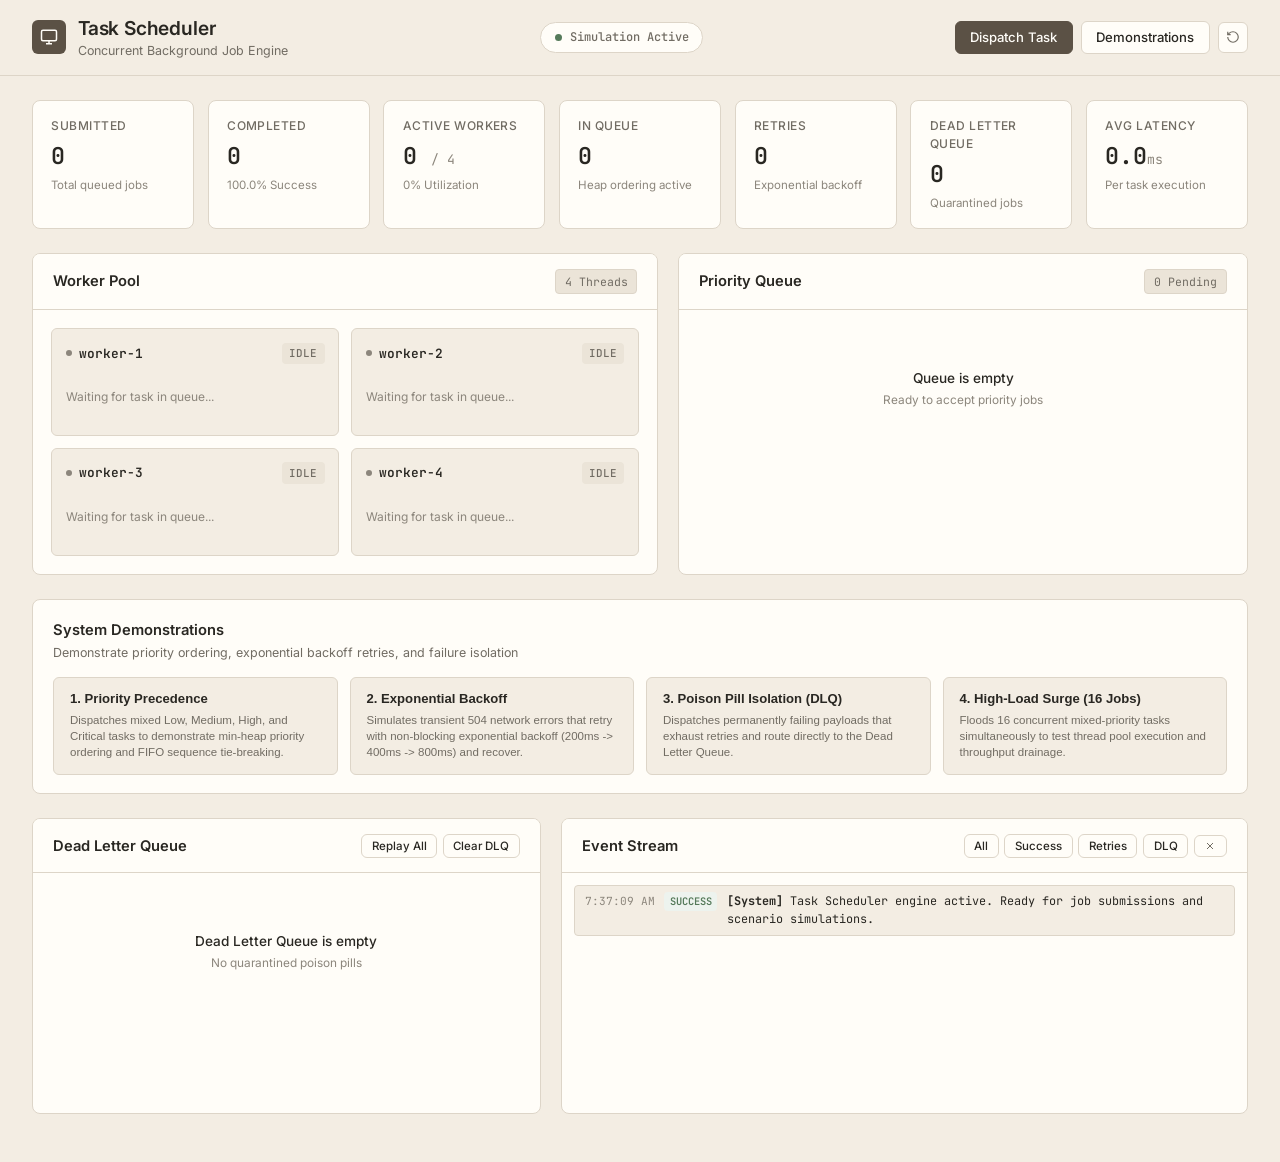
==== commit 11ee7108: "Remove manual Backend API config, enable automatic connection detection, and rename to System Demons" ====
--- a/docs/index.html
+++ b/docs/index.html
@@ -30,19 +30,16 @@
     <div class="header-center">
       <div class="connection-pill" id="connPill">
         <span class="pulse-dot"></span>
-        <span id="connStatusText">CONNECTING...</span>
+        <span id="connStatusText">Connecting...</span>
       </div>
     </div>
 
     <div class="header-right">
-      <button class="btn btn-outline" id="btnOpenBackendModal" title="Configure Cloud Backend (Render)">
-        Backend API
-      </button>
       <button class="btn btn-primary" id="btnOpenSubmitModal">
         Dispatch Task
       </button>
       <button class="btn btn-outline" id="btnRunScenarios">
-        Scenarios
+        Demonstrations
       </button>
       <button class="btn btn-icon" id="btnResetScheduler" title="Reset Scheduler State">
         <svg width="14" height="14" fill="none" stroke="currentColor" stroke-width="2" viewBox="0 0 24 24"><path d="M3 12a9 9 0 1 0 9-9 9.75 9.75 0 0 0-6.74 2.74L3 8"></path><path d="M3 3v5h5"></path></svg>
@@ -147,11 +144,11 @@
 
     </section>
 
-    <!-- INTERACTIVE SCENARIOS -->
+    <!-- SYSTEM DEMONSTRATIONS -->
     <section class="scenario-panel">
       <div class="scenario-header">
-        <h3>Test Scenarios</h3>
-        <span class="subtext">Simulate concurrency patterns, retry storms, and failure isolation</span>
+        <h3>System Demonstrations</h3>
+        <span class="subtext">Demonstrate priority ordering, exponential backoff retries, and failure isolation</span>
       </div>
 
       <div class="scenario-buttons-grid">
@@ -316,38 +313,6 @@
     </div>
   </div>
 
-  <!-- CLOUD BACKEND SETTINGS MODAL -->
-  <div class="modal-backdrop" id="backendModal">
-    <div class="modal-card">
-      <div class="modal-header">
-        <div class="modal-title">
-          <h3>Cloud Backend Connection (Render)</h3>
-        </div>
-        <button class="btn-close" id="btnCloseBackendModal">&times;</button>
-      </div>
-
-      <form id="backendForm" onsubmit="handleBackendSave(event)">
-        <div class="form-group">
-          <label for="renderUrlInput">Render Web Service URL</label>
-          <input type="url" id="renderUrlInput" placeholder="https://your-service.onrender.com" style="width:100%;">
-          <span class="subtext" style="display:block; margin-top:6px; color:var(--text-muted); font-size:0.8rem;">
-            Enter your deployed Render backend URL or leave empty to use Standalone Simulation.
-          </span>
-        </div>
-
-        <div style="background:var(--bg-subtle); border:1px solid var(--border); border-radius:6px; padding:10px; margin-bottom:12px;">
-          <div style="font-weight:600; font-size:0.82rem; margin-bottom:2px; color:var(--text-primary);">Architecture:</div>
-          <code style="font-size:0.78rem; color:var(--color-primary);">GitHub Pages (Frontend) -> Render (Java 17 Backend Engine)</code>
-        </div>
-
-        <div class="modal-footer">
-          <button type="button" class="btn btn-outline" id="btnResetBackend">Reset to Auto</button>
-          <button type="submit" class="btn btn-primary">Save & Connect</button>
-        </div>
-      </form>
-    </div>
-  </div>
-
   <div class="toast-container" id="toastContainer"></div>
 
   <script src="app.js"></script>
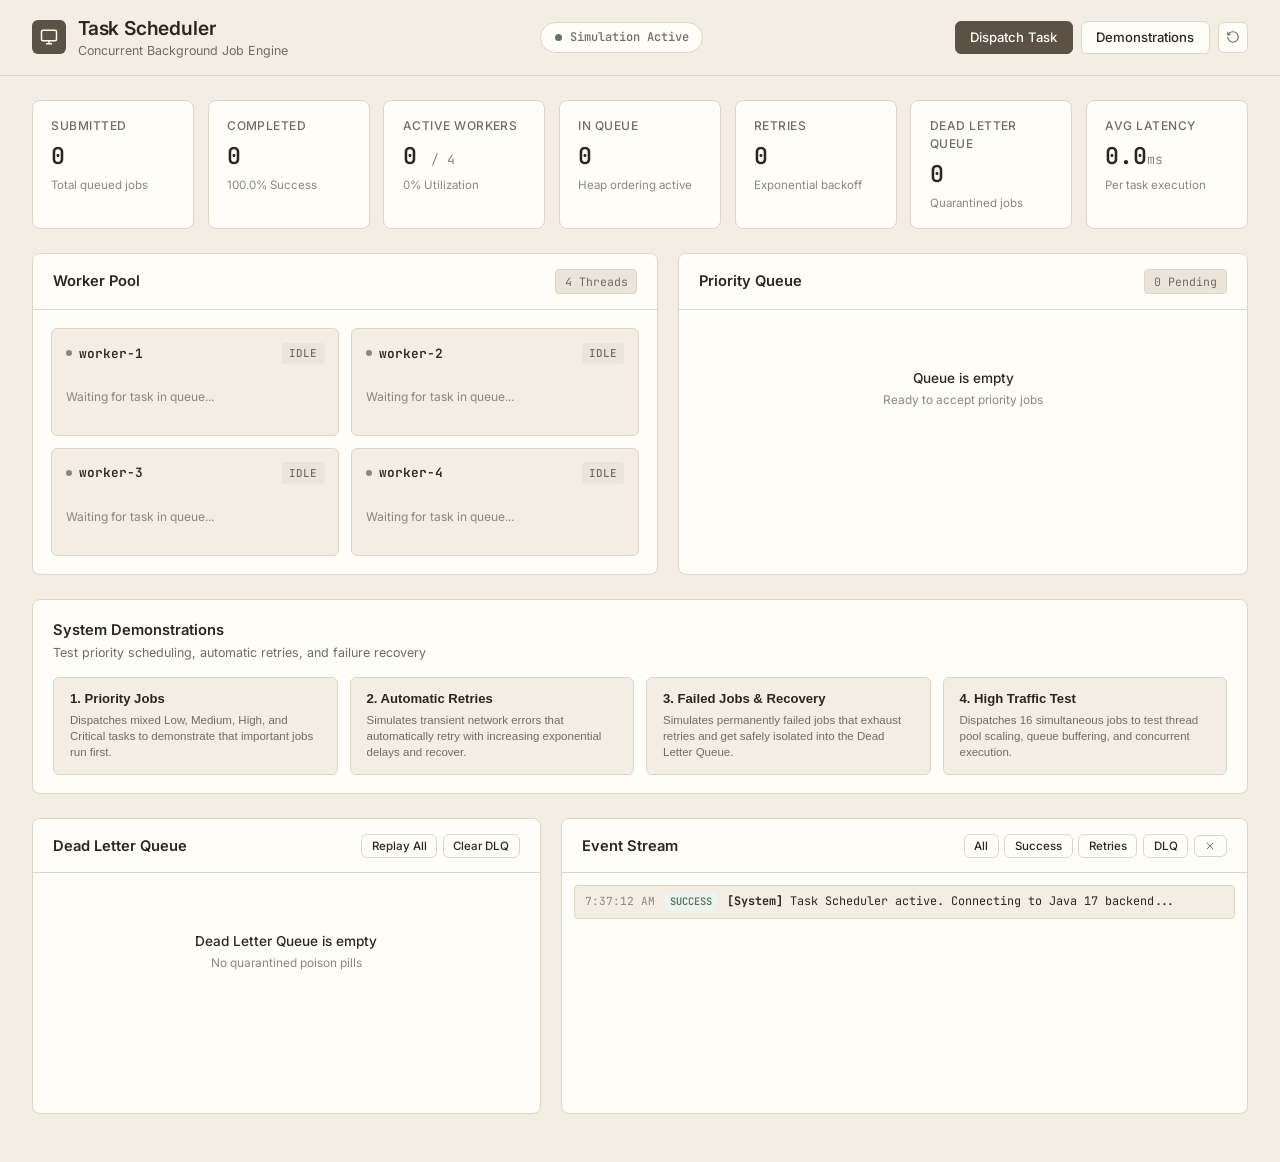
==== commit 34596e6b: "Update system demonstration names to simple, intuitive titles" ====
--- a/docs/index.html
+++ b/docs/index.html
@@ -148,28 +148,28 @@
     <section class="scenario-panel">
       <div class="scenario-header">
         <h3>System Demonstrations</h3>
-        <span class="subtext">Demonstrate priority ordering, exponential backoff retries, and failure isolation</span>
+        <span class="subtext">Test priority scheduling, automatic retries, and failure recovery</span>
       </div>
 
       <div class="scenario-buttons-grid">
         <button class="scenario-card" onclick="runScenario(1)">
-          <h4>1. Priority Precedence</h4>
-          <p>Dispatches mixed Low, Medium, High, and Critical tasks to demonstrate min-heap priority ordering and FIFO sequence tie-breaking.</p>
+          <h4>1. Priority Jobs</h4>
+          <p>Dispatches mixed Low, Medium, High, and Critical tasks to demonstrate that important jobs run first.</p>
         </button>
 
         <button class="scenario-card" onclick="runScenario(2)">
-          <h4>2. Exponential Backoff</h4>
-          <p>Simulates transient 504 network errors that retry with non-blocking exponential backoff (200ms -> 400ms -> 800ms) and recover.</p>
+          <h4>2. Automatic Retries</h4>
+          <p>Simulates transient network errors that automatically retry with increasing exponential delays and recover.</p>
         </button>
 
         <button class="scenario-card" onclick="runScenario(3)">
-          <h4>3. Poison Pill Isolation (DLQ)</h4>
-          <p>Dispatches permanently failing payloads that exhaust retries and route directly to the Dead Letter Queue.</p>
+          <h4>3. Failed Jobs & Recovery</h4>
+          <p>Simulates permanently failed jobs that exhaust retries and get safely isolated into the Dead Letter Queue.</p>
         </button>
 
         <button class="scenario-card" onclick="runScenario(4)">
-          <h4>4. High-Load Surge (16 Jobs)</h4>
-          <p>Floods 16 concurrent mixed-priority tasks simultaneously to test thread pool execution and throughput drainage.</p>
+          <h4>4. High Traffic Test</h4>
+          <p>Dispatches 16 simultaneous jobs to test thread pool scaling, queue buffering, and concurrent execution.</p>
         </button>
       </div>
     </section>
